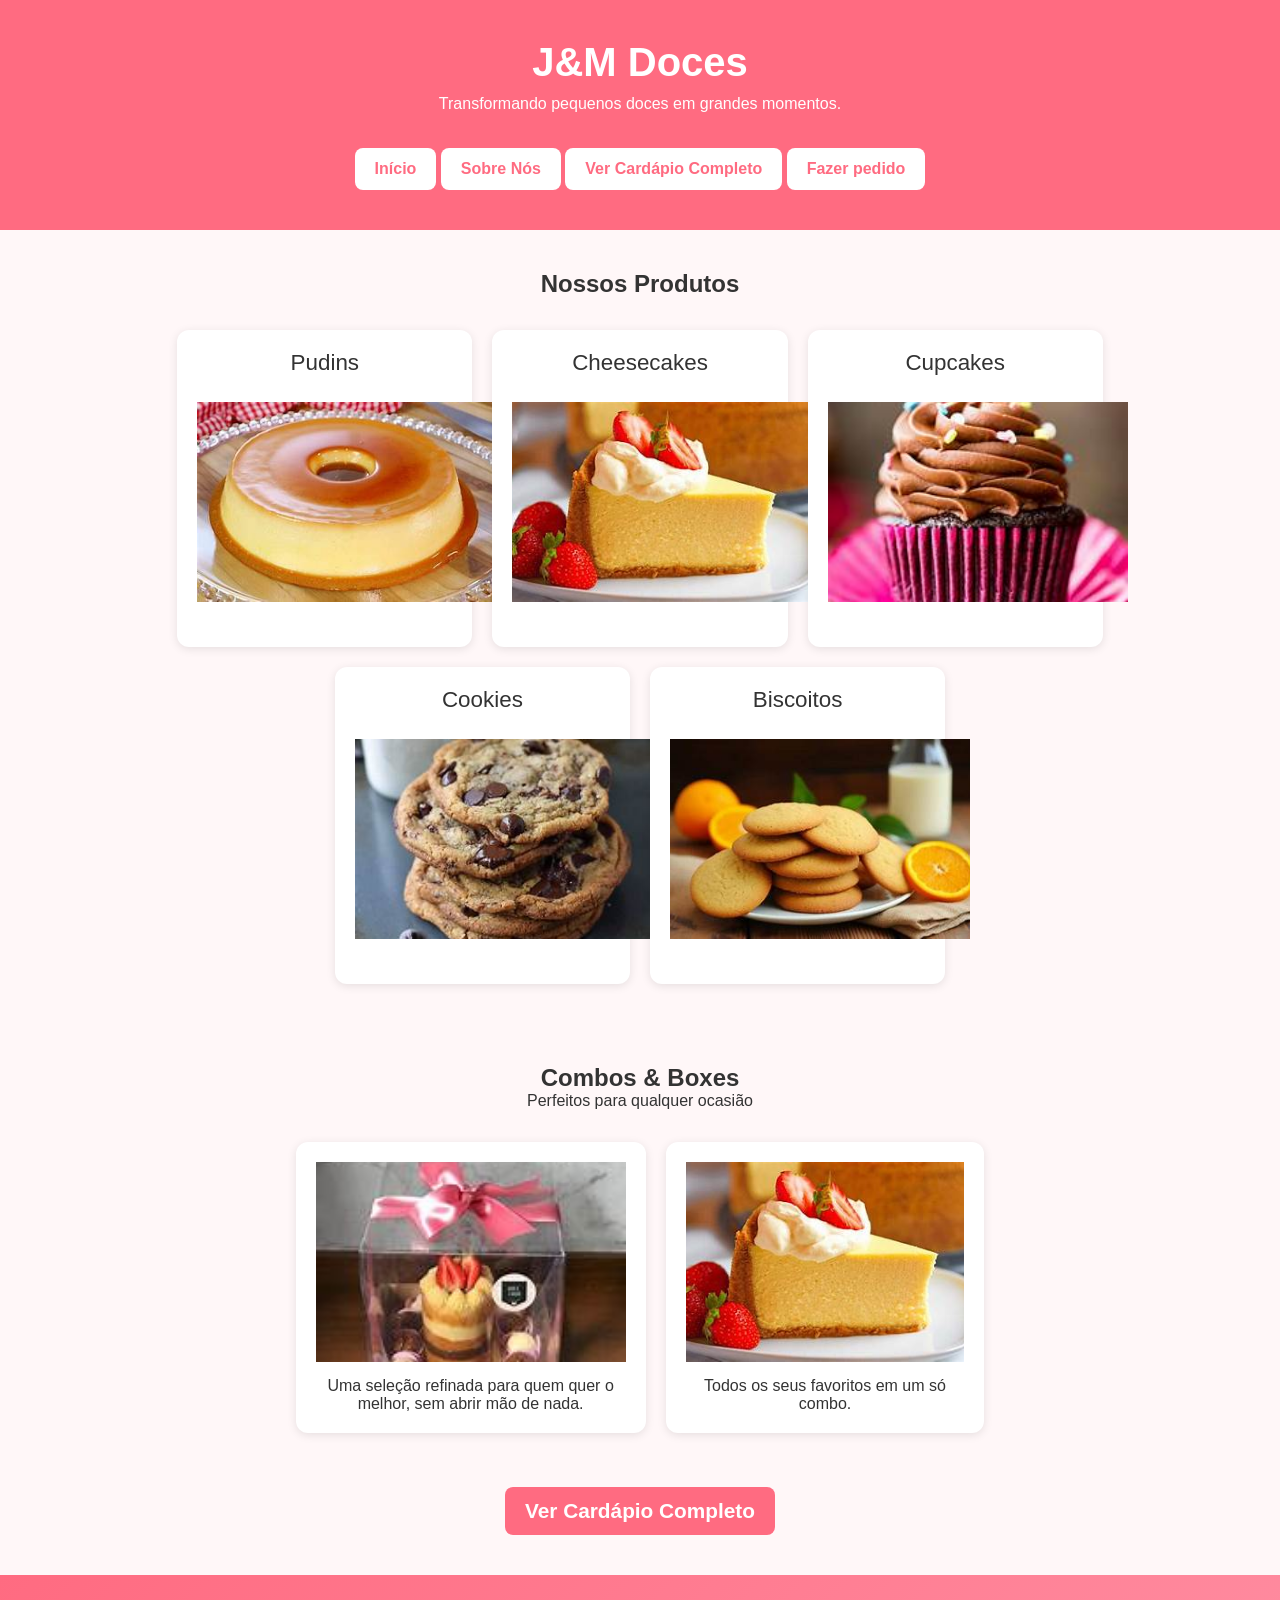
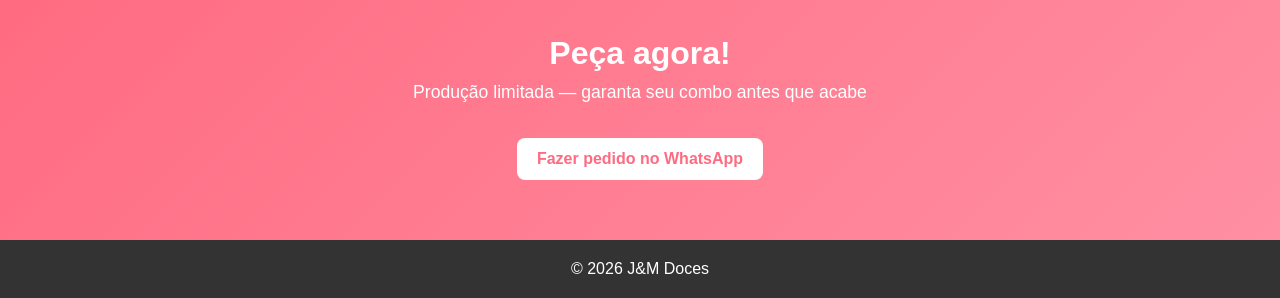
==== index.html @ 8541bd99 "firsto-commit" ====
<!DOCTYPE html>
<html lang="pt-br">

<head>
    <meta charset="UTF-8">
    <meta name="viewport" content="width=device-width, initial-scale=1.0">
    <title>J&M Doces | Transformando pequenos doces em grandes momentos.</title>
    <link rel="stylesheet" href="styles/main.css">
</head>

<body>

    <header>
        <h1>J&M Doces</h1>
        <p>Transformando pequenos doces em grandes momentos.</p>
        <nav>
            <a class="btn" href="#">Início</a>
            <a class="btn" href="sobre-nos.html">Sobre Nós</a>
            <a class="btn" target="_blank" href="cardapio.html">Ver Cardápio Completo</a>
            <a class="btn" href="contato.html">Fazer pedido</a>
        </nav>
    </header>

    <section>
        <h2>Nossos Produtos</h2>
        <div class="products">
            <div class="card">Pudins <img src="images/pudim.webp" alt="Pudim"></div>
            <div class="card">Cheesecakes<img src="images/cheesecake.webp" alt="Cheesecake"></div>
            <div class="card">Cupcakes<img src="images/cupcakes.webp" alt="Cupcake"></div>
            <div class="card">Cookies<img src="images/cookie.webp" alt="Cookie"></div>
            <div class="card">Biscoitos<img src="images/biscoitos.webp" alt="Cookie"></div>
        </div>
    </section>

    <section>
        <h2>Combos & Boxes</h2>
        <p>Perfeitos para qualquer ocasião</p>

        <div class="boxes">
            <div>
                <img src="images/box_premium.webp" alt="box_premium">
                <p>Uma seleção refinada para quem quer o melhor, sem abrir mão de nada.</p>
            </div>
            <div>
                <img src="images/cheesecake.webp" alt="mix_dos_sonhos">
                <p>Todos os seus favoritos em um só combo.</p>
            </div>
        </div>
        <a class="btn-two" href="cardapio.html">Ver Cardápio Completo</a>
    </section>



    <section class="cta">
        <h2>Peça agora!</h2>
        <p>Produção limitada — garanta seu combo antes que acabe</p>
        <a href="https://wa.me/SEUNUMERO">Fazer pedido no WhatsApp</a>
    </section>

    <footer>
        <p>© 2026 J&M Doces</p>
    </footer>

</body>

</html>
---- styles/main.css ----
* {
    padding: 0;
    margin: 0;
    box-sizing: border-box;

}

body {
    font-family: Arial, sans-serif;
    margin: 0;
    background: #fff7f8;
    color: #333
}

header {
    background: #ff6b81;
    color: white;
    padding: 40px 20px;
    text-align: center
}

header h1 {
    margin: 0;
    font-size: 2.5em
}

header p {
    margin: 10px 0
}

nav {
    margin-top: 20px;
}

nav>.btn {
    display: inline-block;
    margin-top: 15px;
    padding: 12px 20px;
    background: white;
    color: #ff6b81;
    text-decoration: none;
    border-radius: 8px;
    font-weight: bold
}

section {
    padding: 40px 20px;
    margin: 0% 10%;
    text-align: center;
    font-size: 16px;
}

.products {
    margin-top: 2em;
    display: flex;
    flex-wrap: wrap;
    justify-content: center;
    gap: 20px;
}

.card {
    width: 30%;
    background: white;
    padding: 20px;
    border-radius: 12px;
    box-shadow: 0 2px 10px rgba(0, 0, 0, 0.1);
    font-size: 1.4em;
}

.card img {
    display: block;
    width: 300px;
    height: 200px;
    object-fit: cover;
    margin: 10% auto;
    align-self: center;
}

.boxes {
    width: 70%;
    margin: 0 auto;
    margin-top: 2em;
    display: flex;
    gap: 20px;
    justify-content: space-around;
}

.boxes>div {
    background: white;
    padding: 20px;
    border-radius: 12px;
    box-shadow: 0 2px 10px rgba(0, 0, 0, 0.1);
    max-width: 350px;
}

.boxes img {
    display: block;
    width: 100%;
    height: 200px;
    object-fit: cover;
    margin-bottom: 15px;
}

.btn-two {
    display: inline-block;
    margin-top: 2.6em;
    padding: 12px 20px;
    background: #ff6b81;
    font-size: 1.3em;
    color: white;
    text-decoration: none;
    border-radius: 8px;
    font-weight: bold
}

.cta {
    background: linear-gradient(135deg, #ff6b81, #ff8fa3);
    color: white;
    padding: 60px 20px;
    text-align: center;
    margin: 0px;
}

.cta h2 {
    font-size: 2em;
    margin-bottom: 10px;
}

.cta p {
    font-size: 1.1em;
    margin-bottom: 20px;
}

.cta>a {
    display: inline-block;
    margin-top: 15px;
    padding: 12px 20px;
    background: white;
    color: #ff6b81;
    text-decoration: none;
    border-radius: 8px;
    font-weight: bold
}

.values {
    display: flex;
    gap: 20px;
    justify-content: space-around;
    margin-top: 2em;
}

.box {
    position: relative;
    width: 30%;
    box-sizing: border-box;
    padding: 1em 2em;
    background-color: #fff7f8;
    box-shadow: 0 5px 20px rgba(0, 0, 0, 0.4);
    border-radius: 1em;
}

.box > h2{
    text-align: center;
    margin-bottom: 1em;
}

.box > p {
    text-align: justify;
    line-height: 1.6em;
}

.box > ul {
    text-align: justify;
    line-height: 1.6em;
}

.box::before {
    content: "";
    position: absolute;
    width: 100%;
    height: 100%;
    top: 0;
    left: 20%;
    background-image: url('img/target.png');
    background-size: contain;
    background-repeat: no-repeat;
    opacity: 0.20;
}

.objetivo::before {
    background-image: url('../images/alvo.png');
}

.visao::before {
    background-image: url('../images/olho.png');
}

.valores::before {
    background-image: url('../images/diamante.png');
}


.about {
    text-align: center;
    padding: 40px 20px;
    margin: 0% 10%;
    font-size: 1.3em;
}

.about>p {
    margin-bottom: 1em;
}

.about>.btn {
    display: inline-block;
    margin-top: 15px;
    padding: 12px 20px;
    background: #ff6b81;
    color: white;
    text-decoration: none;
    border-radius: 8px;
    font-weight: bold
}

footer {
    background: #333;
    color: white;
    text-align: center;
    padding: 20px
}
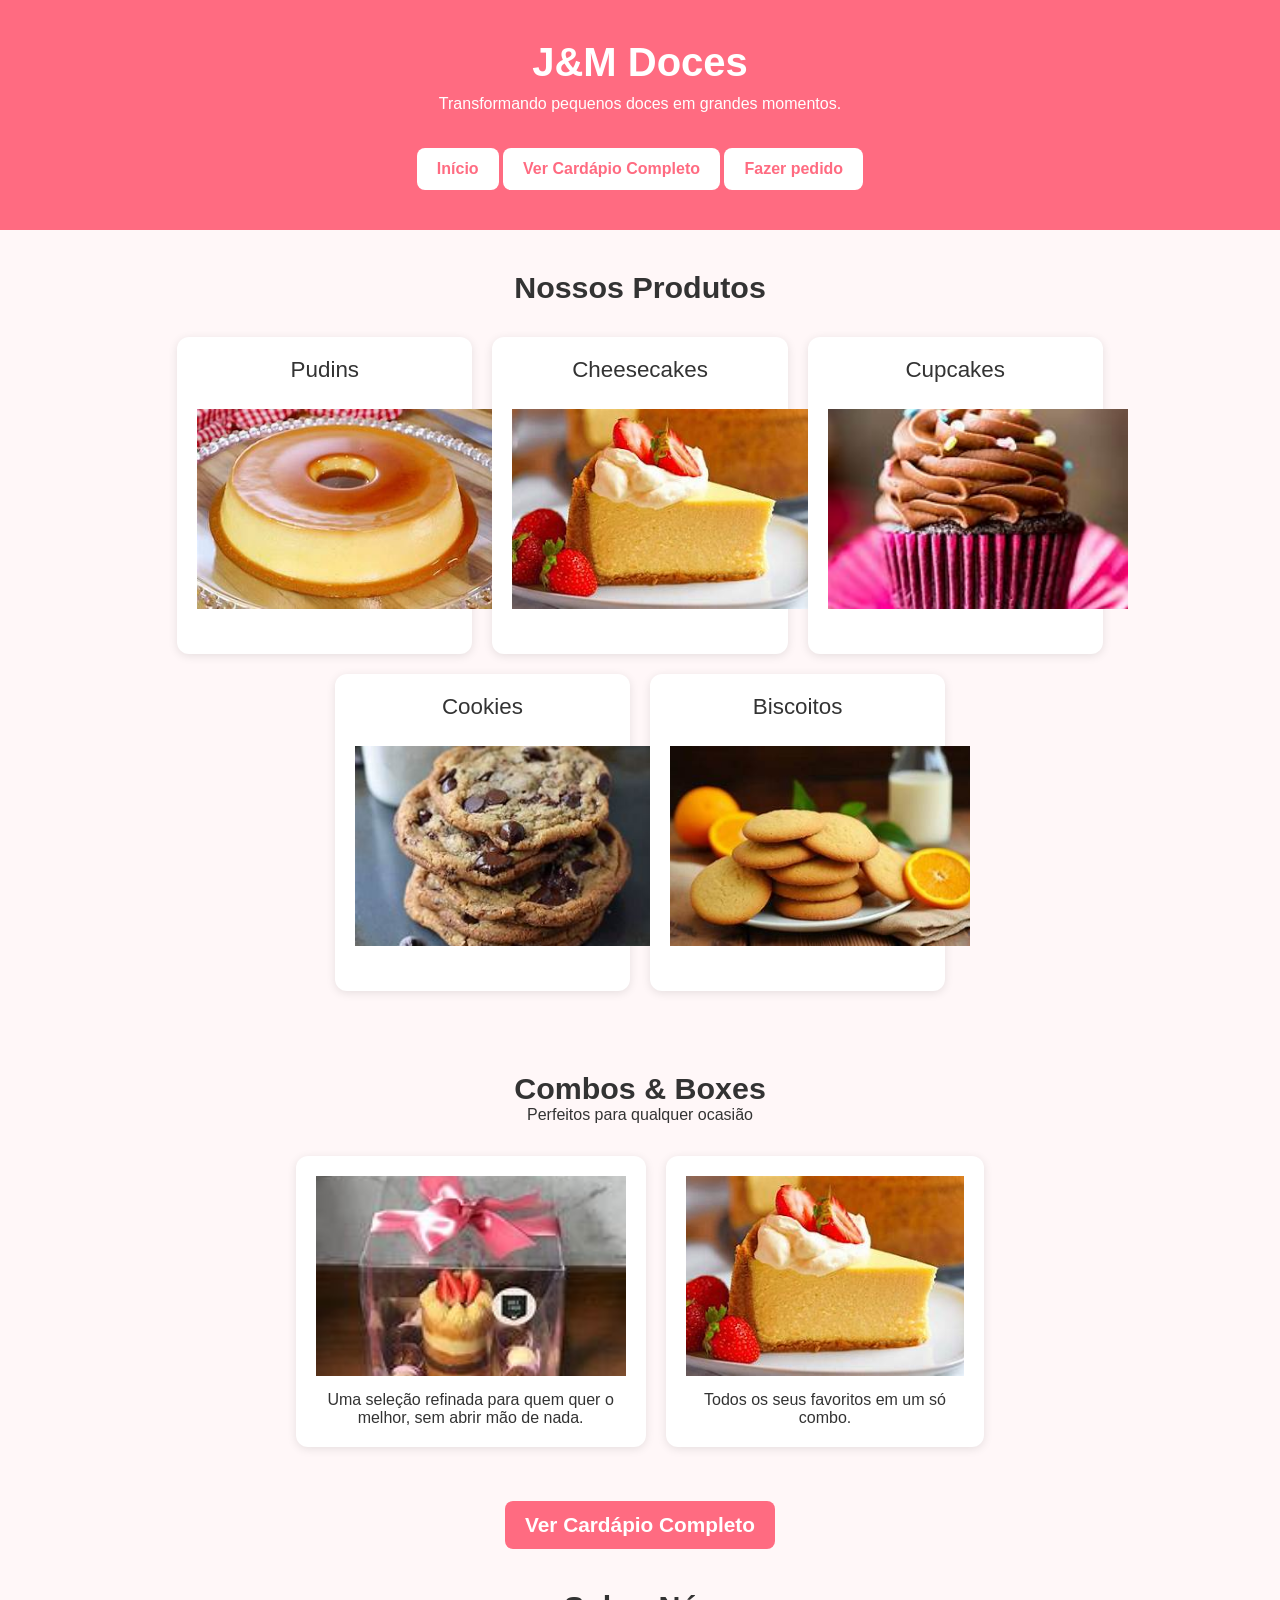
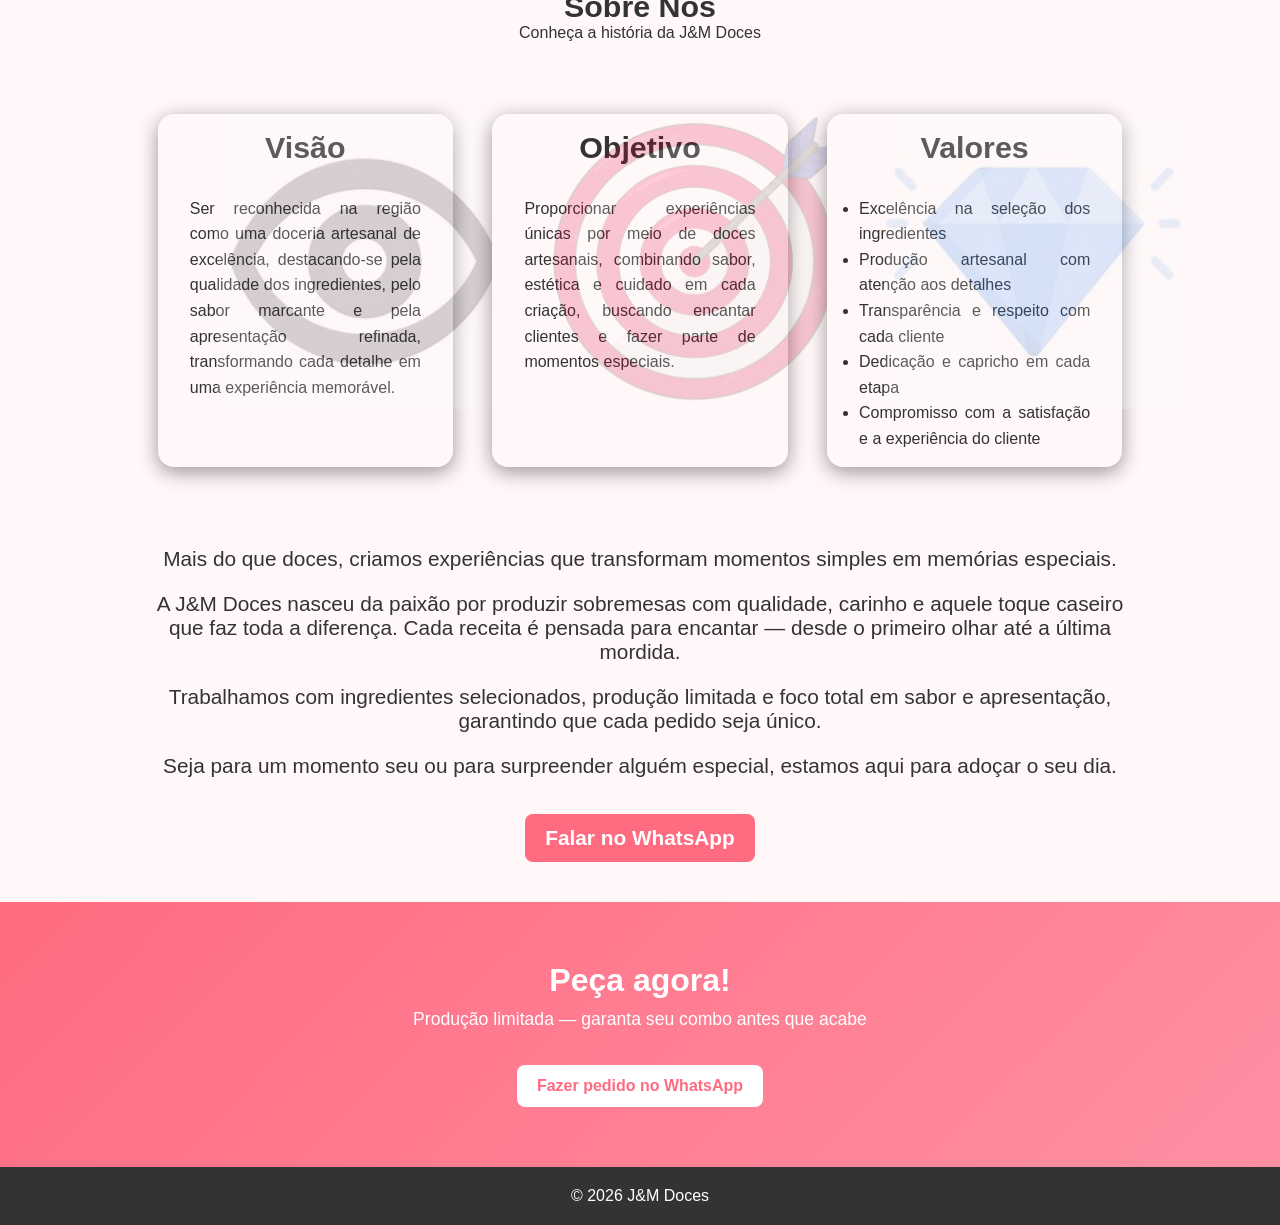
==== commit 7f2cc1bd: "basic-done_images-missing" ====
--- a/index.html
+++ b/index.html
@@ -15,47 +15,87 @@
         <p>Transformando pequenos doces em grandes momentos.</p>
         <nav>
             <a class="btn" href="#">Início</a>
-            <a class="btn" href="sobre-nos.html">Sobre Nós</a>
             <a class="btn" target="_blank" href="cardapio.html">Ver Cardápio Completo</a>
             <a class="btn" href="contato.html">Fazer pedido</a>
         </nav>
     </header>
 
-    <section>
-        <h2>Nossos Produtos</h2>
-        <div class="products">
-            <div class="card">Pudins <img src="images/pudim.webp" alt="Pudim"></div>
-            <div class="card">Cheesecakes<img src="images/cheesecake.webp" alt="Cheesecake"></div>
-            <div class="card">Cupcakes<img src="images/cupcakes.webp" alt="Cupcake"></div>
-            <div class="card">Cookies<img src="images/cookie.webp" alt="Cookie"></div>
-            <div class="card">Biscoitos<img src="images/biscoitos.webp" alt="Cookie"></div>
-        </div>
-    </section>
-
-    <section>
-        <h2>Combos & Boxes</h2>
-        <p>Perfeitos para qualquer ocasião</p>
-
-        <div class="boxes">
-            <div>
-                <img src="images/box_premium.webp" alt="box_premium">
-                <p>Uma seleção refinada para quem quer o melhor, sem abrir mão de nada.</p>
+    <main>
+        <section>
+            <h2>Nossos Produtos</h2>
+            <div class="products">
+                <div class="card">Pudins <img src="images/pudim.webp" alt="Pudim"></div>
+                <div class="card">Cheesecakes<img src="images/cheesecake.webp" alt="Cheesecake"></div>
+                <div class="card">Cupcakes<img src="images/cupcakes.webp" alt="Cupcake"></div>
+                <div class="card">Cookies<img src="images/cookie.webp" alt="Cookie"></div>
+                <div class="card">Biscoitos<img src="images/biscoitos.webp" alt="Cookie"></div>
             </div>
-            <div>
-                <img src="images/cheesecake.webp" alt="mix_dos_sonhos">
-                <p>Todos os seus favoritos em um só combo.</p>
+        </section>
+        
+        <section>
+            <h2>Combos & Boxes</h2>
+            <p>Perfeitos para qualquer ocasião</p>
+        
+            <div class="boxes">
+                <div>
+                    <img src="images/box_premium.webp" alt="box_premium">
+                    <p>Uma seleção refinada para quem quer o melhor, sem abrir mão de nada.</p>
+                </div>
+                <div>
+                    <img src="images/cheesecake.webp" alt="mix_dos_sonhos">
+                    <p>Todos os seus favoritos em um só combo.</p>
+                </div>
             </div>
-        </div>
-        <a class="btn-two" href="cardapio.html">Ver Cardápio Completo</a>
-    </section>
-
-
-
-    <section class="cta">
-        <h2>Peça agora!</h2>
-        <p>Produção limitada — garanta seu combo antes que acabe</p>
-        <a href="https://wa.me/SEUNUMERO">Fazer pedido no WhatsApp</a>
-    </section>
+            <a class="btn-two" href="cardapio.html">Ver Cardápio Completo</a>
+        </section>
+        
+        <h2>Sobre Nós</h2>
+        <p>Conheça a história da J&M Doces</p>
+        
+        <section class="values">
+            <div class="box visao">
+                <h2>Visão</h2>
+                <p>Ser reconhecida na região como uma doceria artesanal de excelência, destacando-se pela qualidade dos
+                    ingredientes, pelo sabor marcante e pela apresentação refinada, transformando cada detalhe em uma
+                    experiência memorável.</p>
+            </div>
+            <div class="box objetivo">
+                <h2>Objetivo</h2>
+                <p>Proporcionar experiências únicas por meio de doces artesanais, combinando sabor, estética e cuidado em cada
+                    criação, buscando encantar clientes e fazer parte de momentos especiais.</p>
+            </div>
+            <div class="box valores">
+                <h2>Valores</h2>
+                <ul>
+                    <li>Excelência na seleção dos ingredientes</li>
+                    <li>Produção artesanal com atenção aos detalhes</li>
+                    <li>Transparência e respeito com cada cliente</li>
+                    <li>Dedicação e capricho em cada etapa</li>
+                    <li>Compromisso com a satisfação e a experiência do cliente</li>
+                </ul>
+            </div>
+        
+        </section>
+        
+        <section class="about">
+            <p>Mais do que doces, criamos experiências que transformam momentos simples em memórias especiais.</p>
+            <p>A J&M Doces nasceu da paixão por produzir sobremesas com qualidade, carinho e aquele toque caseiro que faz toda a
+                diferença. Cada receita é pensada para encantar — desde o primeiro olhar até a última mordida.</p>
+            <p>Trabalhamos com ingredientes selecionados, produção limitada e foco total em sabor e apresentação, garantindo que
+                cada pedido seja único. </p>
+            <p>Seja para um momento seu ou para surpreender alguém especial, estamos aqui para adoçar o seu dia.</p>
+        
+            <a class="btn" href="https://wa.me/5599999999999?text=Quero%20fazer%20um%20pedido">Falar no WhatsApp</a>
+        </section>
+        
+        
+        
+        <section class="cta">
+            <h2>Peça agora!</h2>
+            <p>Produção limitada — garanta seu combo antes que acabe</p>
+            <a href="https://wa.me/SEUNUMERO">Fazer pedido no WhatsApp</a>
+        </section>
+    </main>
 
     <footer>
         <p>© 2026 J&M Doces</p>
--- a/styles/main.css
+++ b/styles/main.css
@@ -26,6 +26,15 @@
 
 header p {
     margin: 10px 0
+}
+
+h2 { 
+    text-align: center;
+    font-size: 1.9em;
+}
+
+main > p {
+    text-align: center;
 }
 
 nav {
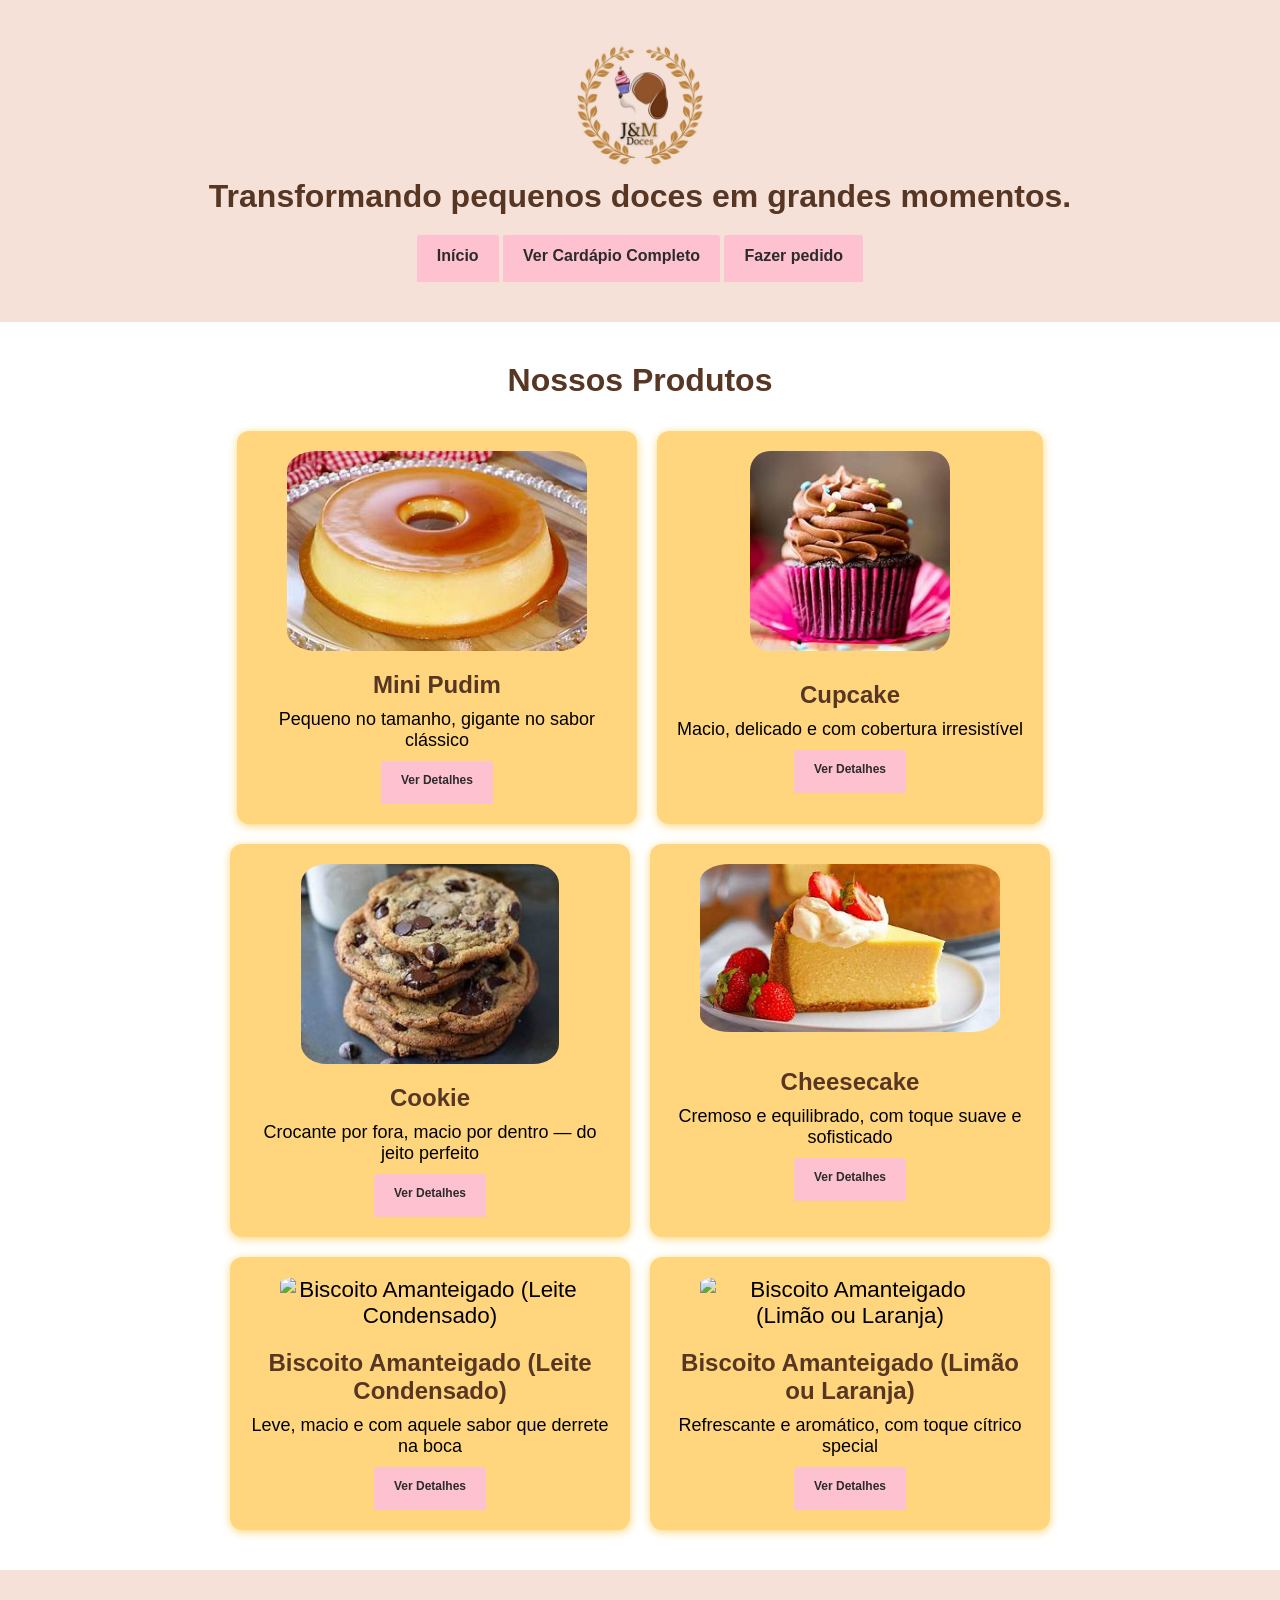
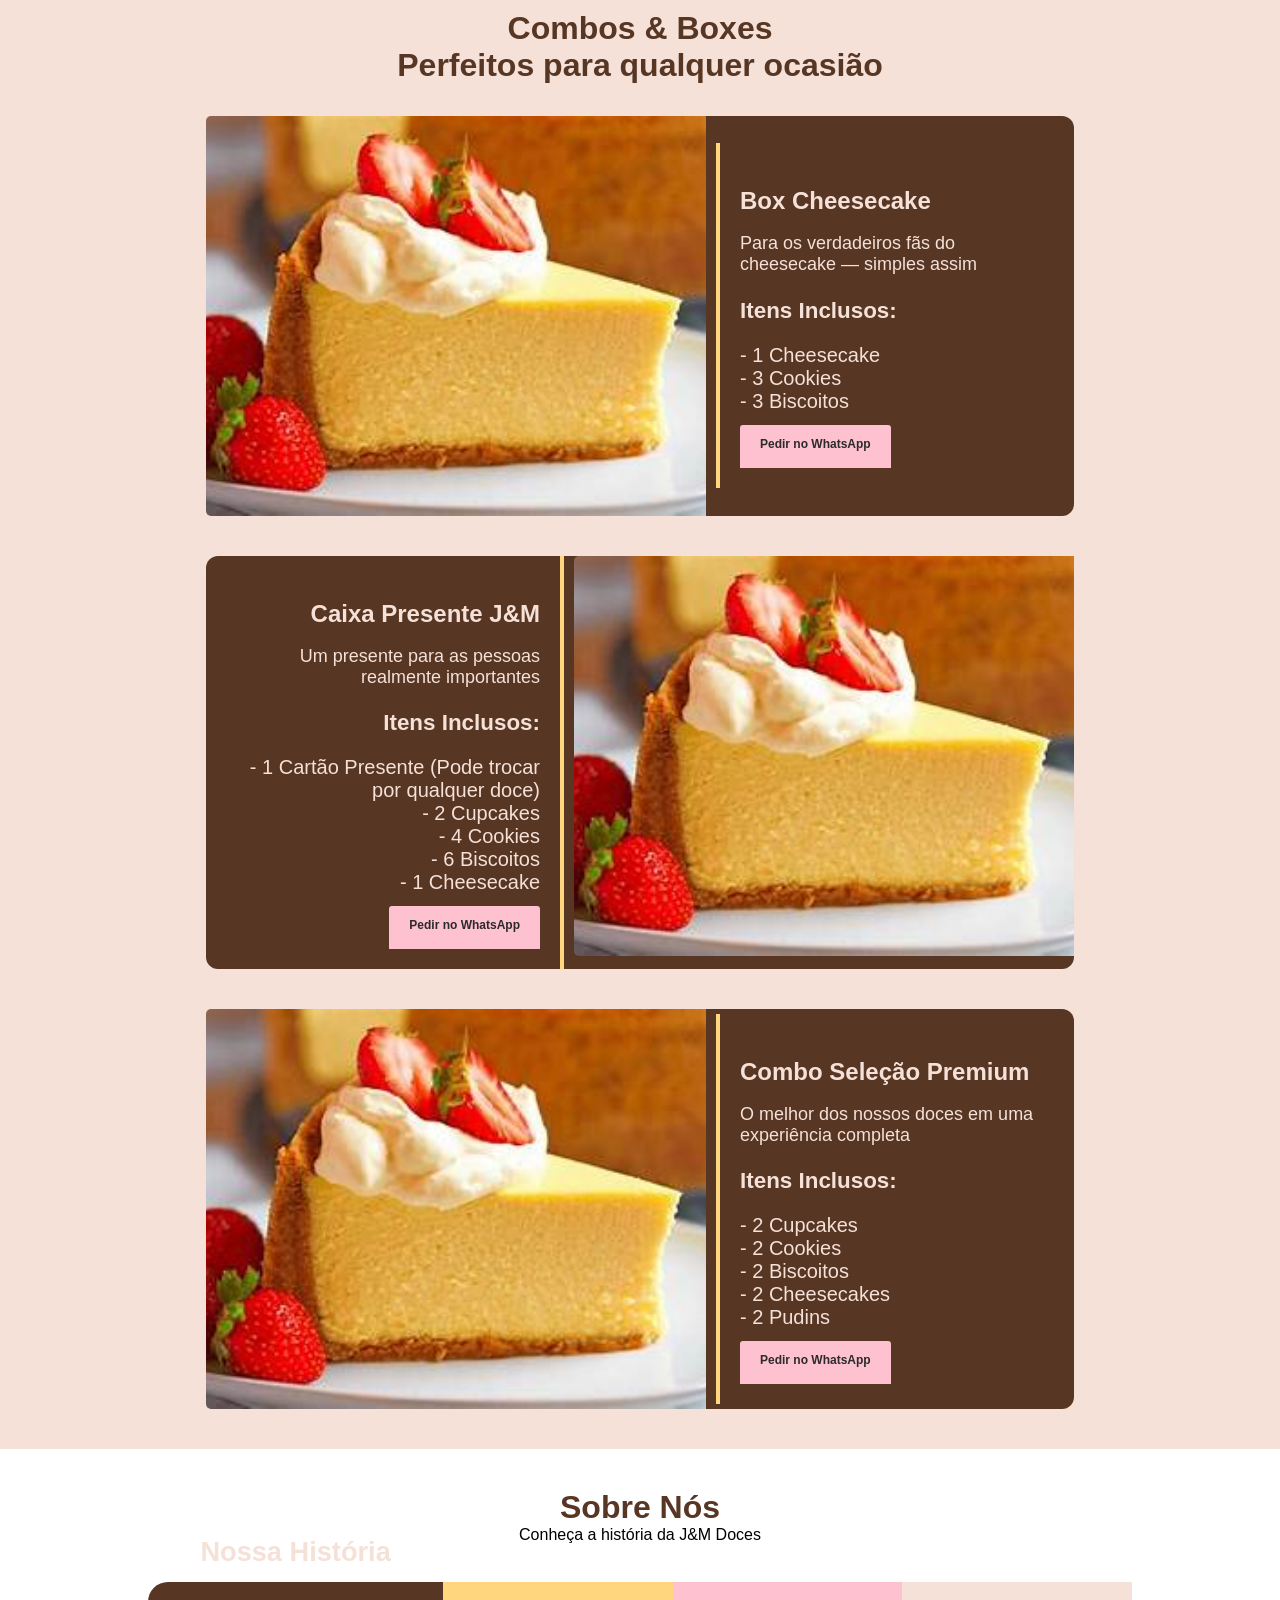
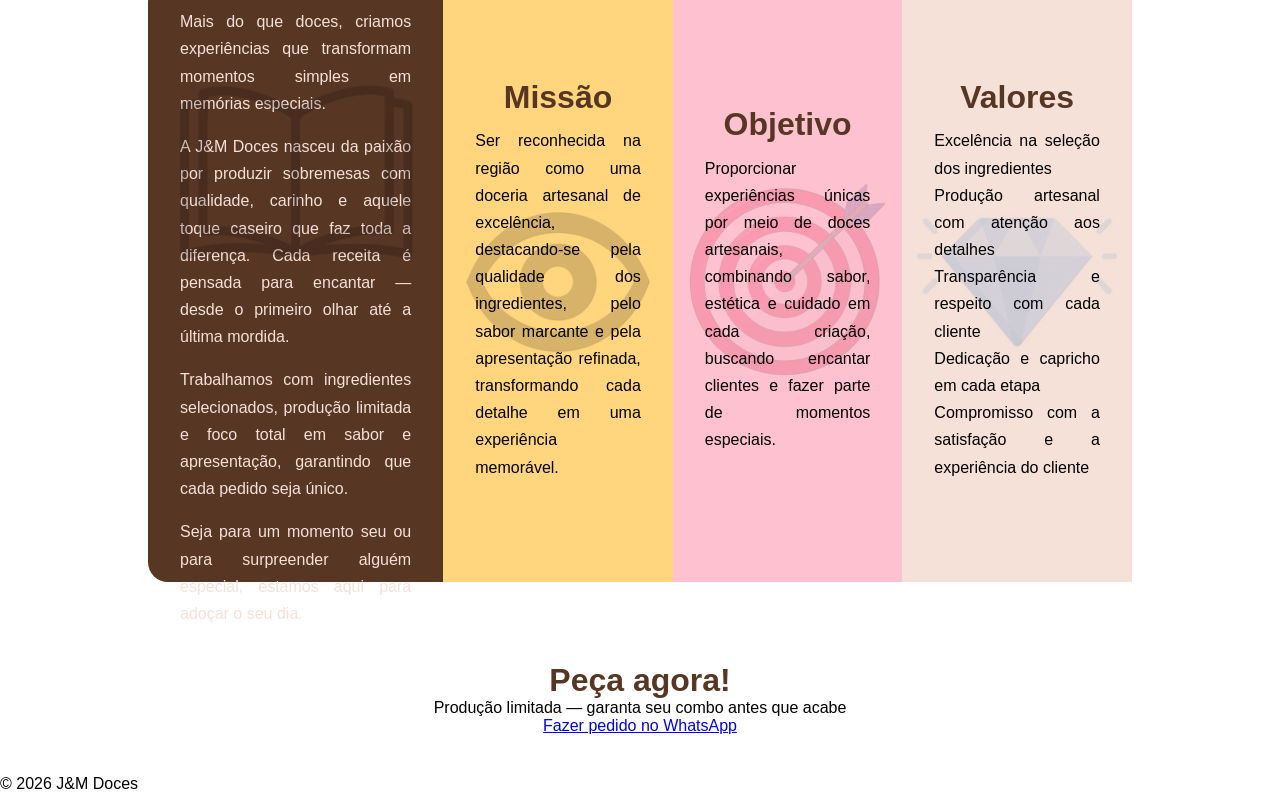
==== commit 04142488: "css-almost-done" ====
--- a/index.html
+++ b/index.html
@@ -5,14 +5,18 @@
     <meta charset="UTF-8">
     <meta name="viewport" content="width=device-width, initial-scale=1.0">
     <title>J&M Doces | Transformando pequenos doces em grandes momentos.</title>
+
+
+
     <link rel="stylesheet" href="styles/main.css">
+    <link rel="shortcut icon" href="images/J&M_LOGO.jpeg" type="image/x-icon">
 </head>
 
 <body>
 
     <header>
-        <h1>J&M Doces</h1>
-        <p>Transformando pequenos doces em grandes momentos.</p>
+        <img src="images/J&M_LOGO.jpeg" alt="logo" class="logo">
+        <h1>Transformando pequenos doces em grandes momentos.</h1>
         <nav>
             <a class="btn" href="#">Início</a>
             <a class="btn" target="_blank" href="cardapio.html">Ver Cardápio Completo</a>
@@ -21,71 +25,60 @@
     </header>
 
     <main>
-        <section>
+        <section class="sec-one">
             <h2>Nossos Produtos</h2>
-            <div class="products">
-                <div class="card">Pudins <img src="images/pudim.webp" alt="Pudim"></div>
-                <div class="card">Cheesecakes<img src="images/cheesecake.webp" alt="Cheesecake"></div>
-                <div class="card">Cupcakes<img src="images/cupcakes.webp" alt="Cupcake"></div>
-                <div class="card">Cookies<img src="images/cookie.webp" alt="Cookie"></div>
-                <div class="card">Biscoitos<img src="images/biscoitos.webp" alt="Cookie"></div>
-            </div>
-        </section>
-        
-        <section>
+            <div class="products" id="product-container"></div>
+            <!-- Produtos serão adicionados aqui dinamicamente -->
+        </section>
+        
+        <section class="sec-two">
             <h2>Combos & Boxes</h2>
-            <p>Perfeitos para qualquer ocasião</p>
-        
-            <div class="boxes">
-                <div>
-                    <img src="images/box_premium.webp" alt="box_premium">
-                    <p>Uma seleção refinada para quem quer o melhor, sem abrir mão de nada.</p>
+            <h3>Perfeitos para qualquer ocasião</h3>
+        
+            <div class="combo-boxes" id="combos-boxes-container"></div>
+            <!-- o script vai adiocionar dinamicamente  -->
+        </section>
+        
+        <section class="sec-one">
+            <h2>Sobre Nós</h2>
+            <p>Conheça a história da J&M Doces</p>
+            
+            <div class="about-us">
+                <div class="history">
+                    <h3>Nossa História</h3>
+                    <p>Mais do que doces, criamos experiências que transformam momentos simples em memórias especiais.</p>
+                    <p>A J&M Doces nasceu da paixão por produzir sobremesas com qualidade, carinho e aquele toque caseiro que faz toda a
+                        diferença. Cada receita é pensada para encantar — desde o primeiro olhar até a última mordida.</p>
+                    <p>Trabalhamos com ingredientes selecionados, produção limitada e foco total em sabor e apresentação, garantindo que
+                        cada pedido seja único. </p>
+                    <p>Seja para um momento seu ou para surpreender alguém especial, estamos aqui para adoçar o seu dia.</p>
                 </div>
-                <div>
-                    <img src="images/cheesecake.webp" alt="mix_dos_sonhos">
-                    <p>Todos os seus favoritos em um só combo.</p>
+
+                <div class="values">
+                    <div class="box missao">
+                        <h3>Missão</h2>
+                        <span>Ser reconhecida na região como uma doceria artesanal de excelência, destacando-se pela qualidade dos
+                            ingredientes, pelo sabor marcante e pela apresentação refinada, transformando cada detalhe em uma
+                            experiência memorável.</span>
+                    </div>
+                    <div class="box objetivo">
+                        <h3>Objetivo</h2>
+                        <span>Proporcionar experiências únicas por meio de doces artesanais, combinando sabor, estética e cuidado em cada
+                            criação, buscando encantar clientes e fazer parte de momentos especiais.</span>
+                    </div>
+                    <div class="box valores">
+                        <h3>Valores</h2>
+                        <ul>
+                            <li>Excelência na seleção dos ingredientes</li>
+                            <li>Produção artesanal com atenção aos detalhes</li>
+                            <li>Transparência e respeito com cada cliente</li>
+                            <li>Dedicação e capricho em cada etapa</li>
+                            <li>Compromisso com a satisfação e a experiência do cliente</li>
+                        </ul>
+                    </div>
+                
                 </div>
             </div>
-            <a class="btn-two" href="cardapio.html">Ver Cardápio Completo</a>
-        </section>
-        
-        <h2>Sobre Nós</h2>
-        <p>Conheça a história da J&M Doces</p>
-        
-        <section class="values">
-            <div class="box visao">
-                <h2>Visão</h2>
-                <p>Ser reconhecida na região como uma doceria artesanal de excelência, destacando-se pela qualidade dos
-                    ingredientes, pelo sabor marcante e pela apresentação refinada, transformando cada detalhe em uma
-                    experiência memorável.</p>
-            </div>
-            <div class="box objetivo">
-                <h2>Objetivo</h2>
-                <p>Proporcionar experiências únicas por meio de doces artesanais, combinando sabor, estética e cuidado em cada
-                    criação, buscando encantar clientes e fazer parte de momentos especiais.</p>
-            </div>
-            <div class="box valores">
-                <h2>Valores</h2>
-                <ul>
-                    <li>Excelência na seleção dos ingredientes</li>
-                    <li>Produção artesanal com atenção aos detalhes</li>
-                    <li>Transparência e respeito com cada cliente</li>
-                    <li>Dedicação e capricho em cada etapa</li>
-                    <li>Compromisso com a satisfação e a experiência do cliente</li>
-                </ul>
-            </div>
-        
-        </section>
-        
-        <section class="about">
-            <p>Mais do que doces, criamos experiências que transformam momentos simples em memórias especiais.</p>
-            <p>A J&M Doces nasceu da paixão por produzir sobremesas com qualidade, carinho e aquele toque caseiro que faz toda a
-                diferença. Cada receita é pensada para encantar — desde o primeiro olhar até a última mordida.</p>
-            <p>Trabalhamos com ingredientes selecionados, produção limitada e foco total em sabor e apresentação, garantindo que
-                cada pedido seja único. </p>
-            <p>Seja para um momento seu ou para surpreender alguém especial, estamos aqui para adoçar o seu dia.</p>
-        
-            <a class="btn" href="https://wa.me/5599999999999?text=Quero%20fazer%20um%20pedido">Falar no WhatsApp</a>
         </section>
         
         
@@ -101,6 +94,138 @@
         <p>© 2026 J&M Doces</p>
     </footer>
 
+    <script src="data/data.js"></script>
+    <script>
+        function renderCards(data, containerId) {
+            const container = document.getElementById(containerId);
+
+            switch (containerId) {
+                case "product-container":
+                    data.forEach(item => {
+                        const card = document.createElement("div");
+                        card.classList.add("card");
+
+                        const img = document.createElement("img");
+                        img.src = item.img;
+                        img.alt = item.title;
+
+                        const cardContent = document.createElement("div");
+                        cardContent.classList.add("card-content");
+
+                        const h3 = document.createElement("h3");
+                        h3.textContent = item.title;
+                        h3.classList.add("card-title");
+
+                        const desc = document.createElement("p");
+                        desc.classList.add("desc");
+                        desc.textContent = item.desc;
+                        desc.classList.add("card-desc");
+
+                        const a = document.createElement("a");
+                        a.href = "cardapio.html";
+                        a.textContent = "Ver Detalhes";
+                        a.classList.add("card-btn");
+                        a.target = "_blank";
+
+                        cardContent.appendChild(h3);
+                        cardContent.appendChild(desc);
+                        cardContent.appendChild(a);
+
+                        card.appendChild(img);
+                        card.appendChild(cardContent);
+
+                        container.appendChild(card);
+                    });
+                    break;
+                case "combos-boxes-container":
+                    const boxEspecial = data.boxes.find(
+                        i => i.title === "Caixa Presente J&M"
+                    );
+
+                    const outrosBoxes = data.boxes.filter(
+                        i => i.title !== "Caixa Presente J&M"
+                    );
+
+                    const randomBox = outrosBoxes[
+                        Math.floor(Math.random() * outrosBoxes.length)
+                    ];
+
+                    const randomCombo = data.combos[
+                        Math.floor(Math.random() * data.combos.length)
+                    ];
+
+                    function renderBox(item) {
+                        const card = document.createElement("div");
+                        card.classList.add("card-two");
+
+                        const img = document.createElement("img");
+                        img.src = "images/cheesecake.webp";
+                        img.alt = item.title;
+
+                        const cardContent = document.createElement("div");
+                        cardContent.classList.add("card-content");
+
+                        const h4 = document.createElement("h4");
+                        h4.textContent = item.title;
+                        h4.classList.add("card-title");
+
+                        const desc = document.createElement("p");
+                        desc.classList.add("card-desc");
+                        // Tem que atualizar assim que tiver as fotos
+                        desc.textContent = item.desc;
+
+                        const h5 = document.createElement("h5");
+                        h5.style.color = "var(--cream)";
+                        h5.style.fontSize = "1.4rem";
+                        h5.textContent = "Itens Inclusos:";
+
+                        const items = document.createElement("ul");
+                        items.style.listStyle = "none"
+                        item.items.forEach(i => {
+                            const li = document.createElement("li");
+                            li.textContent = " - " + i;
+                            items.appendChild(li);
+                        });
+
+                        const a = document.createElement("a");
+                        a.href = "cardapio.html";
+                        a.textContent = "Pedir no WhatsApp";
+                        a.classList.add("card-btn-two");
+                        a.target = "_blank";
+
+                        cardContent.appendChild(h4);
+                        cardContent.appendChild(desc);
+                        cardContent.appendChild(h5);
+                        cardContent.appendChild(items);
+                        cardContent.appendChild(a);
+
+                        card.appendChild(img);
+                        card.appendChild(cardContent);
+
+                        container.appendChild(card);
+                    }
+
+                    for (let i = 0; i < 3; i++) {
+                        if (i == 0) {
+                            renderBox(randomBox);
+                        } else if (i == 1) {
+                            renderBox(boxEspecial);
+                        } else {
+                            renderBox(randomCombo);
+                        }
+                    }
+                    
+                    break;
+                default:
+                    container.innerHTML = "Erro ao renderizar | Atualize a página ou tente novamente mais tarde.";
+                    break;         
+            }     
+        }
+        renderCards(produtos.doces, "product-container");
+        renderCards(produtos, "combos-boxes-container");
+
+    </script>
+
 </body>
 
 </html>
--- a/styles/main.css
+++ b/styles/main.css
@@ -5,52 +5,129 @@
 
 }
 
+:root {
+    --brown: #573624;
+    --gold: #ffd67d;
+    --pink: #fec1d0;
+    --cream: #f5e1d8;
+    --text: #2B2B2B;
+}
+
 body {
     font-family: Arial, sans-serif;
+    font-size: 16px;
     margin: 0;
-    background: #fff7f8;
-    color: #333
-}
+    box-sizing: border-box;
+}
+
+.logo{
+    max-width: 10vw;
+    background-color: transparent;
+    border-radius: 50%;
+    mix-blend-mode: multiply;
+}
+
+/* header */
 
 header {
-    background: #ff6b81;
+    background: var(--cream);
     color: white;
     padding: 40px 20px;
     text-align: center
 }
 
+h1,h2,h3,h4,h5,h6 {
+    color: var(--brown);
+    font-weight: 700;
+    font-size: 2rem;
+}
+
 header h1 {
     margin: 0;
-    font-size: 2.5em
+    font-size: 2em
 }
 
 header p {
     margin: 10px 0
 }
 
-h2 { 
-    text-align: center;
-    font-size: 1.9em;
-}
-
-main > p {
-    text-align: center;
-}
-
 nav {
     margin-top: 20px;
 }
 
-nav>.btn {
+/* botões */
+
+.btn {
     display: inline-block;
-    margin-top: 15px;
     padding: 12px 20px;
-    background: white;
-    color: #ff6b81;
+    background: var(--pink);
+    color: var(--text);
     text-decoration: none;
-    border-radius: 8px;
-    font-weight: bold
-}
+    border: none;
+    border-radius: 3px 3px 0 0;
+    border-bottom: 5px solid transparent;
+    font-weight: bold;
+
+    transition: all 0.2s ease;
+}
+
+.btn:hover {
+    border-radius: 7px 7px 0 0; 
+    background: var(--gold);
+    color: var(--text);
+    border-bottom: 4px solid var(--pink);
+}
+
+.card-btn {
+    display: inline-block;
+    font-size: 0.6em;
+    font-weight: bold;
+    padding: 12px 20px;
+
+    background: var(--pink);
+    color: var(--text);
+    text-decoration: none;
+
+    border: none;
+    border-radius: 3px 3px 0 0;
+    border-bottom: 5px solid transparent;
+
+    transition: all 0.2s ease;
+}
+
+.card-btn:hover {
+    border-radius: 7px 7px 0 0;
+    background: var(--brown);
+    color: var(--cream);
+    border-bottom: 4px solid var(--pink);
+}
+
+
+.card-btn-two {
+    display: inline-block;
+    font-size: 0.6em;
+    font-weight: bold;
+    padding: 12px 20px;
+
+    background: var(--pink);
+    color: var(--text);
+    text-decoration: none;
+
+    border: none;
+    border-radius: 3px 3px 0 0;
+    border-bottom: 5px solid transparent;
+
+    transition: all 0.2s ease;
+}
+
+.card-btn-two:hover {
+    border-radius: 7px 7px 0 0;
+    background: var(--gold);
+    color: var(--text);
+    border-bottom: 4px solid var(--pink);
+}
+
+/* aqui começa o main */
 
 section {
     padding: 40px 20px;
@@ -59,6 +136,17 @@
     font-size: 16px;
 }
 
+.sec-one {
+    background-color: transparent;
+}
+
+.sec-two {
+    background-color: var(--cream);
+    margin: 0;
+    width: 100%;
+}
+
+/* produtos */
 .products {
     margin-top: 2em;
     display: flex;
@@ -67,173 +155,336 @@
     gap: 20px;
 }
 
+/* combo and boxes */
+
+.combo-boxes {
+    display: flex;
+    flex-direction: column;
+    align-items: center;
+    justify-content: start;
+    gap: 40px;
+    margin-top: 2em;
+}
+
+/* cards */
+
 .card {
-    width: 30%;
-    background: white;
+    display: flex;
+    flex-direction: column;
+    flex-direction: column;
+    justify-content: center;
+    align-items: center;
+    text-align: center;
+
+    max-width: 400px;
+    max-height: 500px;
+    background-color: var(--gold);
     padding: 20px;
     border-radius: 12px;
-    box-shadow: 0 2px 10px rgba(0, 0, 0, 0.1);
+    box-shadow: 0.3px 2px 10px var(--gold);
     font-size: 1.4em;
 }
 
-.card img {
+.card-two {
+    display: flex;
+    box-sizing: border-box;
+    flex-direction: row;
+    align-items: start;
+    text-align: left;
+
+    width: 70%;
+    height: auto;
+    background-color: var(--brown);
+    color: var(--cream);
+    border-radius: 12px;
+    box-shadow: 0.3px 2px 10px var(--cream);
+    font-size: 1.4em;
+}
+
+.combo-boxes > .card-two:nth-child(2) {
+    flex-direction: row-reverse;
+    align-items: start;
+    justify-content: start;
+}
+
+.card img{
     display: block;
-    width: 300px;
-    height: 200px;
+    box-sizing: border-box;
+    max-width: 300px;
+    max-height: 200px;
     object-fit: cover;
-    margin: 10% auto;
+    margin: auto;
     align-self: center;
-}
-
-.boxes {
-    width: 70%;
-    margin: 0 auto;
-    margin-top: 2em;
-    display: flex;
-    gap: 20px;
-    justify-content: space-around;
-}
-
-.boxes>div {
-    background: white;
-    padding: 20px;
-    border-radius: 12px;
-    box-shadow: 0 2px 10px rgba(0, 0, 0, 0.1);
-    max-width: 350px;
-}
-
-.boxes img {
+    border-radius: 10%;
+}
+
+.card-two img {
     display: block;
-    width: 100%;
-    height: 200px;
+    box-sizing: border-box;
+    float: right;
+    width: 500px;
+    height: 400px;
+    
     object-fit: cover;
-    margin-bottom: 15px;
-}
-
-.btn-two {
-    display: inline-block;
-    margin-top: 2.6em;
-    padding: 12px 20px;
-    background: #ff6b81;
-    font-size: 1.3em;
-    color: white;
-    text-decoration: none;
-    border-radius: 8px;
-    font-weight: bold
-}
-
-.cta {
-    background: linear-gradient(135deg, #ff6b81, #ff8fa3);
-    color: white;
-    padding: 60px 20px;
+    margin: none;
+    align-self: left;
+    justify-self: center;
+    border-radius: 5px 0 0 5px;
+
+    background-color: red;
+}
+
+.card-content {
+    box-sizing: border-box;
+    display: flex;
+    flex-direction: column;
+    justify-content: center;
+    align-items: center;
     text-align: center;
-    margin: 0px;
-}
-
-.cta h2 {
-    font-size: 2em;
+    height: 100%;
+    
+
+    font-size: 20px;
+    margin-top: 1em;
+}
+
+.card-two > .card-content {
+    display: block;
+    box-sizing:content-box;
+    width: 60%;
+    height: 100%;
+    margin: auto 0;
+    margin-left: .5em;
+    padding: 1em;
+    border-left: 4px solid var(--gold);
+    text-align: left;
+
+}
+
+.card-two > .card-content > *{
+    margin-top: 1em;
+}
+
+.combo-boxes >.card-two:nth-child(2)>.card-content {
+    margin-right: .5em;
+    width: 60%;
+    height: 100%;
+    text-align: right;
+    border-left: none;
+    border-right: 4px solid var(--gold);
+}
+
+.card-two > div > .card-title{
+    color: var(--cream);
+}
+
+.card-title {
+    font-size: 1.2em;
     margin-bottom: 10px;
 }
 
-.cta p {
-    font-size: 1.1em;
-    margin-bottom: 20px;
-}
-
-.cta>a {
-    display: inline-block;
-    margin-top: 15px;
-    padding: 12px 20px;
-    background: white;
-    color: #ff6b81;
-    text-decoration: none;
-    border-radius: 8px;
-    font-weight: bold
-}
-
-.values {
-    display: flex;
-    gap: 20px;
-    justify-content: space-around;
-    margin-top: 2em;
-}
-
-.box {
+.card-desc {
+    font-size: 0.9em;
+    margin-bottom: 10px;
+}
+
+
+/* about us section */
+
+
+.about-us {
+    margin-top: 2.4em;
+
+    display: flex;
+    flex-direction: row;
+    align-items: center;
+    justify-content: center;
+    line-height: 1.7em;
+
+    height: 600px;
+}
+
+.about-us h2{
+    flex-basis: 100%;
+    text-align: center;
+}
+
+.about-us p{
+    flex-basis: 100%;
+    text-align: center;
+}
+
+.history {
     position: relative;
-    width: 30%;
-    box-sizing: border-box;
-    padding: 1em 2em;
-    background-color: #fff7f8;
-    box-shadow: 0 5px 20px rgba(0, 0, 0, 0.4);
-    border-radius: 1em;
-}
-
-.box > h2{
-    text-align: center;
+    flex-basis: 30%;
+    display: flex;
+    flex-direction: column;
+    align-items: center;
+    justify-content: center;
+    gap: 1em;
+    
+    height: 100%;
+    
+    background-color: var(--brown);
+    color: var(--cream);
+    
+    padding: 2em;
+    border-radius: 20px 0 0 20px;
+}
+
+.history > h3{
+    font-size: 1.7em;
+    color: var(--cream);
     margin-bottom: 1em;
 }
 
-.box > p {
+.history > p{
     text-align: justify;
-    line-height: 1.6em;
-}
-
-.box > ul {
+}
+.values{
+    flex-basis: 70%;
+    display: flex;
+    flex-direction: row;
+    align-items: center;
+    justify-content: center;
+
+    height: 100%;
+
+    background-color: red;
+}
+
+.values > .box{
+    flex-basis: 33.33%;
+    height: 100%;
+
+
+    display: flex;
+    flex-direction: column;
+    justify-content: center;
+    gap: 1em;
+
+
+    position: relative;
+}
+
+.box > span{
     text-align: justify;
-    line-height: 1.6em;
-}
-
-.box::before {
+}
+
+.missao{
+    padding: 2em;
+    background-color: var(--gold);
+}
+
+.objetivo{
+    padding: 2em;
+    background-color: var(--pink);
+}
+
+.valores{
+    padding: 2em;
+    background-color: var(--cream);
+}
+
+.valores > ul{
+    list-style: none;
+    text-align: justify;
+}
+
+/* imagem de fundo dos valores e historia */
+
+.history::before {
     content: "";
     position: absolute;
-    width: 100%;
-    height: 100%;
-    top: 0;
-    left: 20%;
-    background-image: url('img/target.png');
+    background-image: url("../images/livro.png");
     background-size: contain;
     background-repeat: no-repeat;
-    opacity: 0.20;
+    top: 20%;
+    left: 10%;
+
+    mix-blend-mode: multiply;
+
+    width: 500px;
+    height: 500px;
+    top: 50%;
+    left: 50%;
+    transform: translate(-50%, -50%);
+
+    opacity: 0.2;
+}
+
+.missao::before {
+    content: "";
+    position: absolute;
+    background-image: url("../images/olho.png");
+    background-size: contain;
+    background-repeat: no-repeat;
+    top: 20%;
+    left: 10%;
+
+    mix-blend-mode: multiply;
+
+    width: 200px;
+    height: 200px;
+    top: 50%;
+    left: 50%;
+    transform: translate(-50%, -50%);
+
+    opacity: 0.2;
 }
 
 .objetivo::before {
-    background-image: url('../images/alvo.png');
-}
-
-.visao::before {
-    background-image: url('../images/olho.png');
+    content: "";
+    position: absolute;
+    background-image: url("../images/alvo.png");
+    background-size: contain;
+    background-repeat: no-repeat;
+    top: 20%;
+    left: 10%;
+
+    mix-blend-mode: multiply;
+
+    width: 200px;
+    height: 200px;
+    top: 50%;
+    left: 50%;
+    transform: translate(-50%, -50%);
+
+    opacity: 0.2;
 }
 
 .valores::before {
-    background-image: url('../images/diamante.png');
-}
-
-
-.about {
-    text-align: center;
-    padding: 40px 20px;
-    margin: 0% 10%;
-    font-size: 1.3em;
-}
-
-.about>p {
-    margin-bottom: 1em;
-}
-
-.about>.btn {
-    display: inline-block;
-    margin-top: 15px;
-    padding: 12px 20px;
-    background: #ff6b81;
-    color: white;
-    text-decoration: none;
-    border-radius: 8px;
-    font-weight: bold
-}
-
-footer {
-    background: #333;
-    color: white;
-    text-align: center;
-    padding: 20px
-}+    content: "";
+    position: absolute;
+    background-image: url("../images/diamante.png");
+    background-size: contain;
+    background-repeat: no-repeat;
+    top: 20%;
+    left: 10%;
+
+    mix-blend-mode: multiply;
+
+    width: 200px;
+    height: 200px;
+    top: 50%;
+    left: 50%;
+    transform: translate(-50%, -50%);
+
+    opacity: 0.2;
+}
+
+
+
+
+
+
+
+
+
+
+
+
+
+
+
+
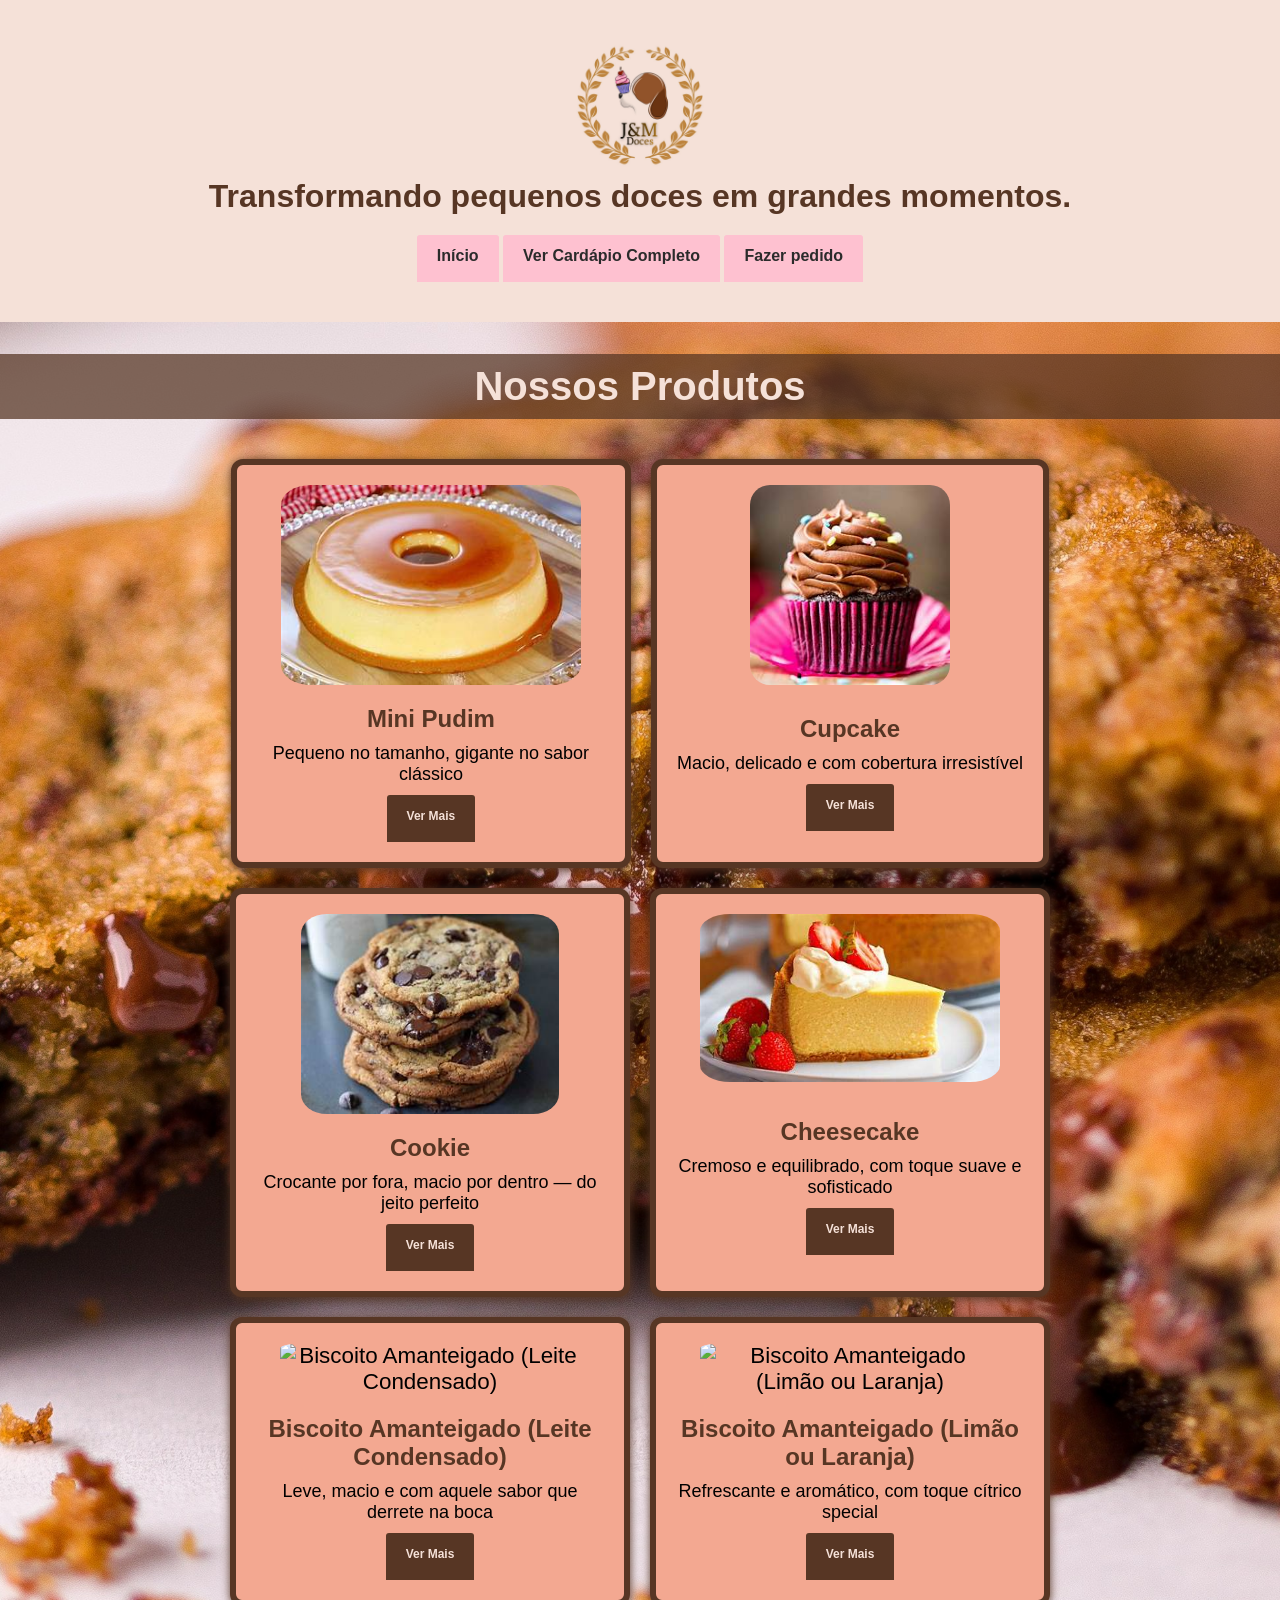
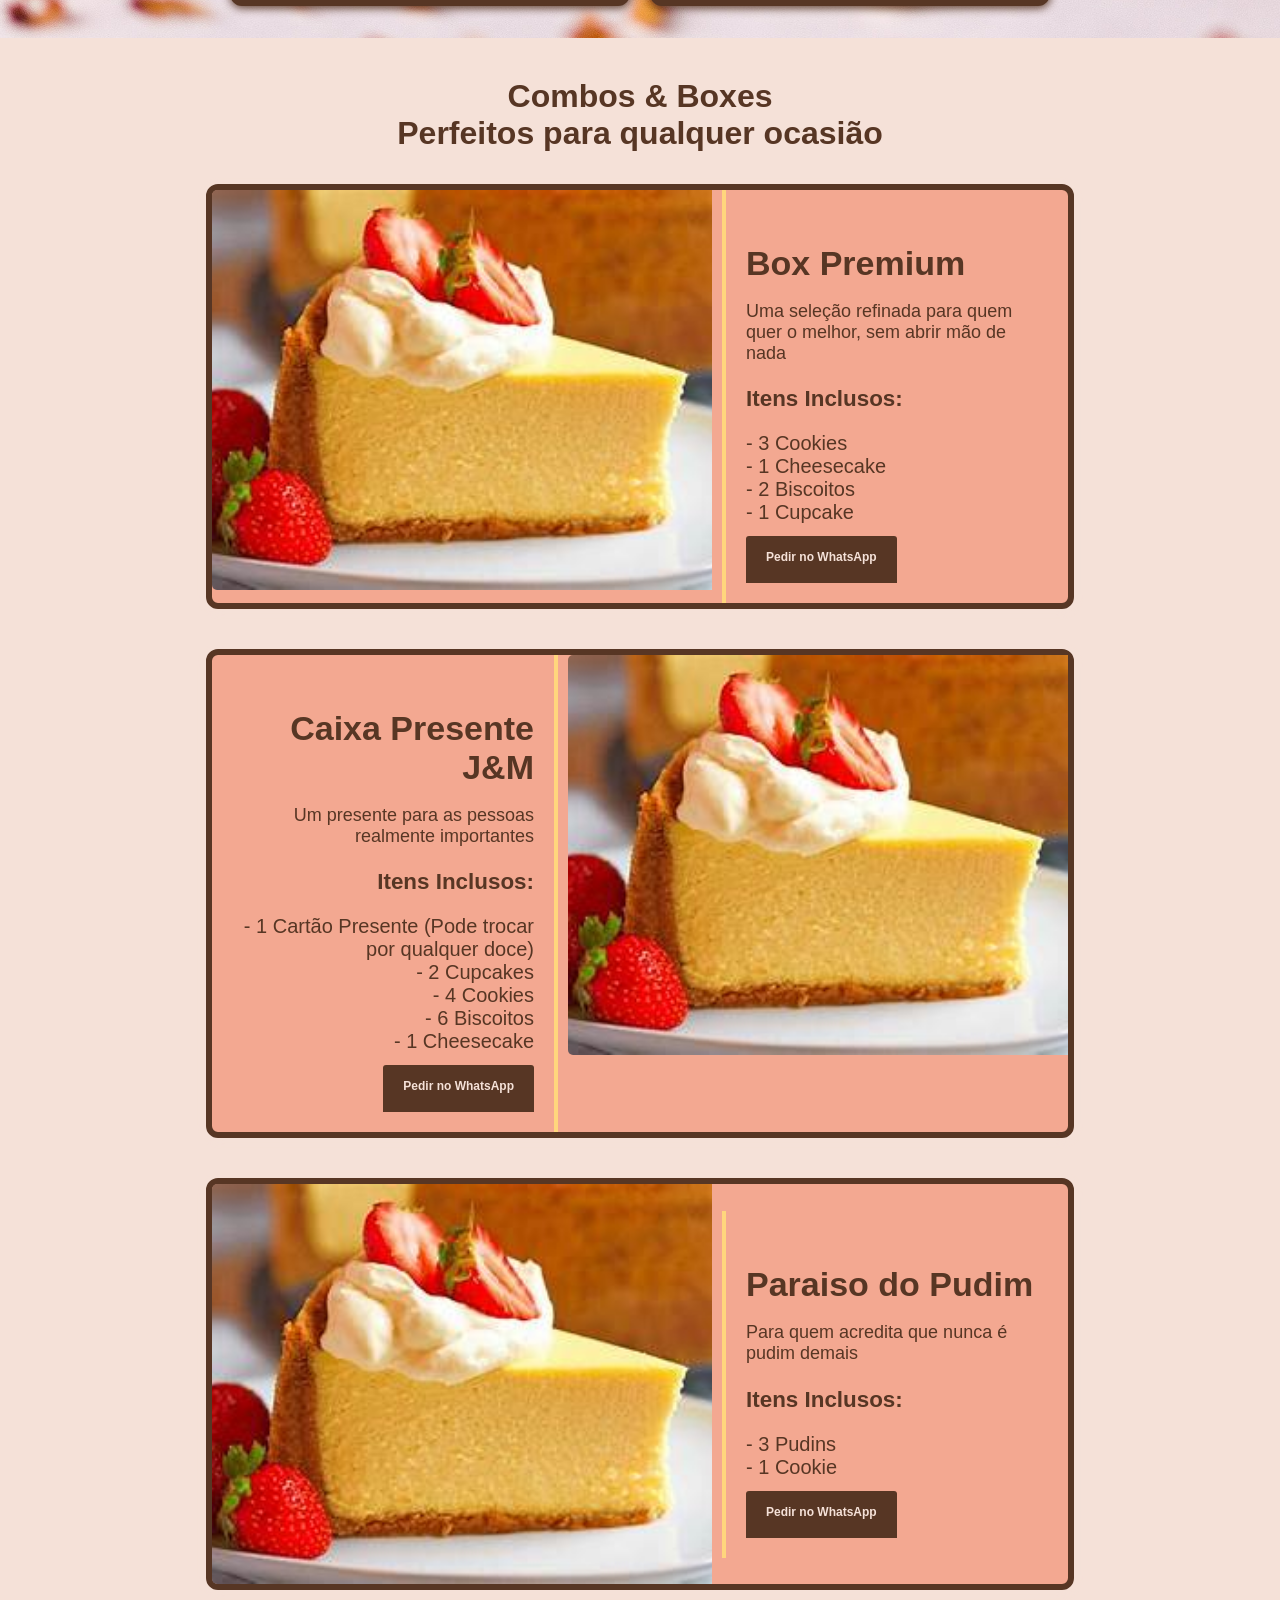
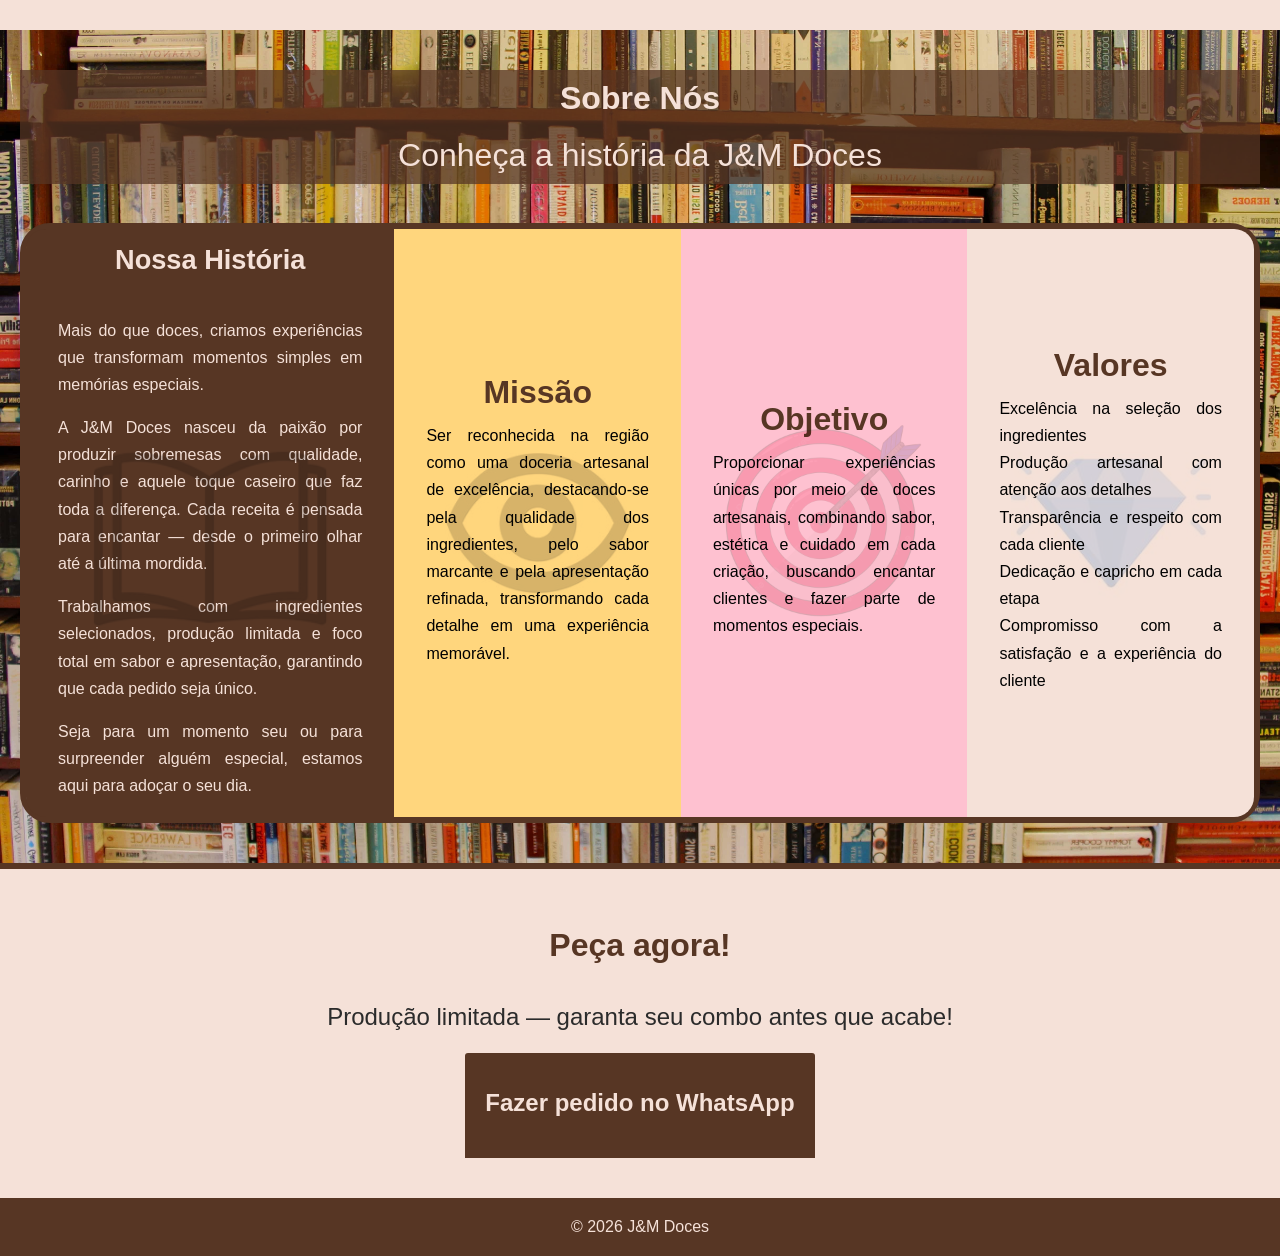
==== commit c99be014: "index-computer-styles-done Co-authored-by: Copilot <copilot@github.com>" ====
--- a/index.html
+++ b/index.html
@@ -25,7 +25,7 @@
     </header>
 
     <main>
-        <section class="sec-one">
+        <section class="sec-one products-section">
             <h2>Nossos Produtos</h2>
             <div class="products" id="product-container"></div>
             <!-- Produtos serão adicionados aqui dinamicamente -->
@@ -39,7 +39,7 @@
             <!-- o script vai adiocionar dinamicamente  -->
         </section>
         
-        <section class="sec-one">
+        <section class="sec-one history-section">
             <h2>Sobre Nós</h2>
             <p>Conheça a história da J&M Doces</p>
             
@@ -83,10 +83,10 @@
         
         
         
-        <section class="cta">
+        <section class="cta sec-two">
             <h2>Peça agora!</h2>
-            <p>Produção limitada — garanta seu combo antes que acabe</p>
-            <a href="https://wa.me/SEUNUMERO">Fazer pedido no WhatsApp</a>
+            <p>Produção limitada — garanta seu combo antes que acabe!</p>
+            <a class="cta-btn" href="https://wa.me/SEUNUMERO">Fazer pedido no WhatsApp</a>
         </section>
     </main>
 
@@ -123,7 +123,7 @@
 
                         const a = document.createElement("a");
                         a.href = "cardapio.html";
-                        a.textContent = "Ver Detalhes";
+                        a.textContent = "Ver Mais";
                         a.classList.add("card-btn");
                         a.target = "_blank";
 
@@ -175,7 +175,6 @@
                         desc.textContent = item.desc;
 
                         const h5 = document.createElement("h5");
-                        h5.style.color = "var(--cream)";
                         h5.style.fontSize = "1.4rem";
                         h5.textContent = "Itens Inclusos:";
 
--- a/styles/main.css
+++ b/styles/main.css
@@ -11,6 +11,7 @@
     --pink: #fec1d0;
     --cream: #f5e1d8;
     --text: #2B2B2B;
+    --pink-brown: #f3a891;
 }
 
 body {
@@ -75,17 +76,17 @@
     border-radius: 7px 7px 0 0; 
     background: var(--gold);
     color: var(--text);
-    border-bottom: 4px solid var(--pink);
+    border-bottom: 5px solid var(--pink);
 }
 
 .card-btn {
     display: inline-block;
     font-size: 0.6em;
     font-weight: bold;
-    padding: 12px 20px;
-
-    background: var(--pink);
-    color: var(--text);
+    padding: 14px 20px;
+
+    background: var(--brown);
+    color: var(--cream);
     text-decoration: none;
 
     border: none;
@@ -97,9 +98,9 @@
 
 .card-btn:hover {
     border-radius: 7px 7px 0 0;
-    background: var(--brown);
-    color: var(--cream);
-    border-bottom: 4px solid var(--pink);
+    background: var(--gold);
+    color: var(--text);
+    border-bottom: 5px solid var(--brown);
 }
 
 
@@ -107,10 +108,10 @@
     display: inline-block;
     font-size: 0.6em;
     font-weight: bold;
-    padding: 12px 20px;
-
-    background: var(--pink);
-    color: var(--text);
+    padding: 14px 20px;
+
+    background: var(--brown);
+        color: var(--cream);
     text-decoration: none;
 
     border: none;
@@ -124,7 +125,31 @@
     border-radius: 7px 7px 0 0;
     background: var(--gold);
     color: var(--text);
-    border-bottom: 4px solid var(--pink);
+    border-bottom: 5px solid var(--brown);
+}
+
+.cta-btn {
+    display: inline-block;
+    font-size: 1em;
+    font-weight: bold;
+    padding: 14px 20px;
+
+    background: var(--brown);
+    color: var(--cream);
+    text-decoration: none;
+
+    border: none;
+    border-radius: 3px 3px 0 0;
+    border-bottom: 5px solid transparent;
+
+    transition: all 0.2s ease;
+}
+
+.cta-btn:hover {
+    border-radius: 7px 7px 0 0;
+    background: var(--gold);
+    color: var(--text);
+    border-bottom: 5px solid var(--brown);
 }
 
 /* aqui começa o main */
@@ -137,7 +162,28 @@
 }
 
 .sec-one {
+    margin: 0;
     background-color: transparent;
+}
+
+.products-section {
+    background-image: url(../images/background.jpg);
+    background-size: cover;
+    background-repeat: no-repeat;
+    background-position: top;
+
+    padding: 2em 0;
+
+    width: 100%;
+    height: 100%;
+}
+
+.products-section h2 {
+    color: var(--cream);
+    font-size: 2.5em;
+    margin-bottom: 1em;
+    background-color: #573624bb;
+    padding: 10px 0;
 }
 
 .sec-two {
@@ -146,13 +192,35 @@
     width: 100%;
 }
 
+.history-section {
+    background-color: transparent;
+    
+
+    background-image: url(../images/history-background.webp);
+    background-repeat: no-repeat;
+    background-size: cover;
+    margin: 0;
+    width: 100%;
+}
+
+.history-section > h2, .history-section >  p {
+    color: var(--cream);
+    background-color: #573624bb;
+    font-size: 2rem;
+    padding: 10px;
+}
 /* produtos */
 .products {
     margin-top: 2em;
     display: flex;
     flex-wrap: wrap;
     justify-content: center;
+    width: 85%;
+    margin: 0 auto;
     gap: 20px;
+
+
+    
 }
 
 /* combo and boxes */
@@ -175,13 +243,14 @@
     justify-content: center;
     align-items: center;
     text-align: center;
-
+    
     max-width: 400px;
     max-height: 500px;
-    background-color: var(--gold);
+    background-color: var(--pink-brown);
     padding: 20px;
     border-radius: 12px;
-    box-shadow: 0.3px 2px 10px var(--gold);
+    border: 6px solid var(--brown);
+    box-shadow: 0.3px 2px 10px var(--brown);
     font-size: 1.4em;
 }
 
@@ -194,8 +263,9 @@
 
     width: 70%;
     height: auto;
-    background-color: var(--brown);
-    color: var(--cream);
+    background-color: var(--pink-brown);
+    color: var(--brown);
+    border: 6px solid var(--brown);
     border-radius: 12px;
     box-shadow: 0.3px 2px 10px var(--cream);
     font-size: 1.4em;
@@ -275,7 +345,9 @@
 }
 
 .card-two > div > .card-title{
-    color: var(--cream);
+    color: var(--brown);
+    font-weight: 700;
+    font-size: 1.7em;
 }
 
 .card-title {
@@ -301,6 +373,8 @@
     justify-content: center;
     line-height: 1.7em;
 
+    border: 6px solid var(--brown);
+    border-radius: 30px;
     height: 600px;
 }
 
@@ -347,10 +421,9 @@
     flex-direction: row;
     align-items: center;
     justify-content: center;
-
-    height: 100%;
-
-    background-color: red;
+    background-color: none;
+
+    height: 100%;
 }
 
 .values > .box{
@@ -384,6 +457,8 @@
 .valores{
     padding: 2em;
     background-color: var(--cream);
+
+    border-radius: 0 20px 20px 0;
 }
 
 .valores > ul{
@@ -408,7 +483,7 @@
     height: 500px;
     top: 50%;
     left: 50%;
-    transform: translate(-50%, -50%);
+    transform: translate(-50%, -25%);
 
     opacity: 0.2;
 }
@@ -475,16 +550,34 @@
 
 
 
-
-
-
-
-
-
-
-
-
-
-
-
-
+/* cta */
+
+.cta {
+    background-color: var(--cream);
+    color: var(--text);
+    padding: 40px 20px;
+    text-align: center;
+    border-top: 6px solid var(--brown);
+    line-height: 3em;
+    font-size: 1.5em;
+}
+
+/* footer */
+
+footer {
+    background: var(--brown);
+    color: var(--cream);
+    text-align: center;
+    padding: 20px;
+}
+
+
+
+
+
+
+
+
+
+
+
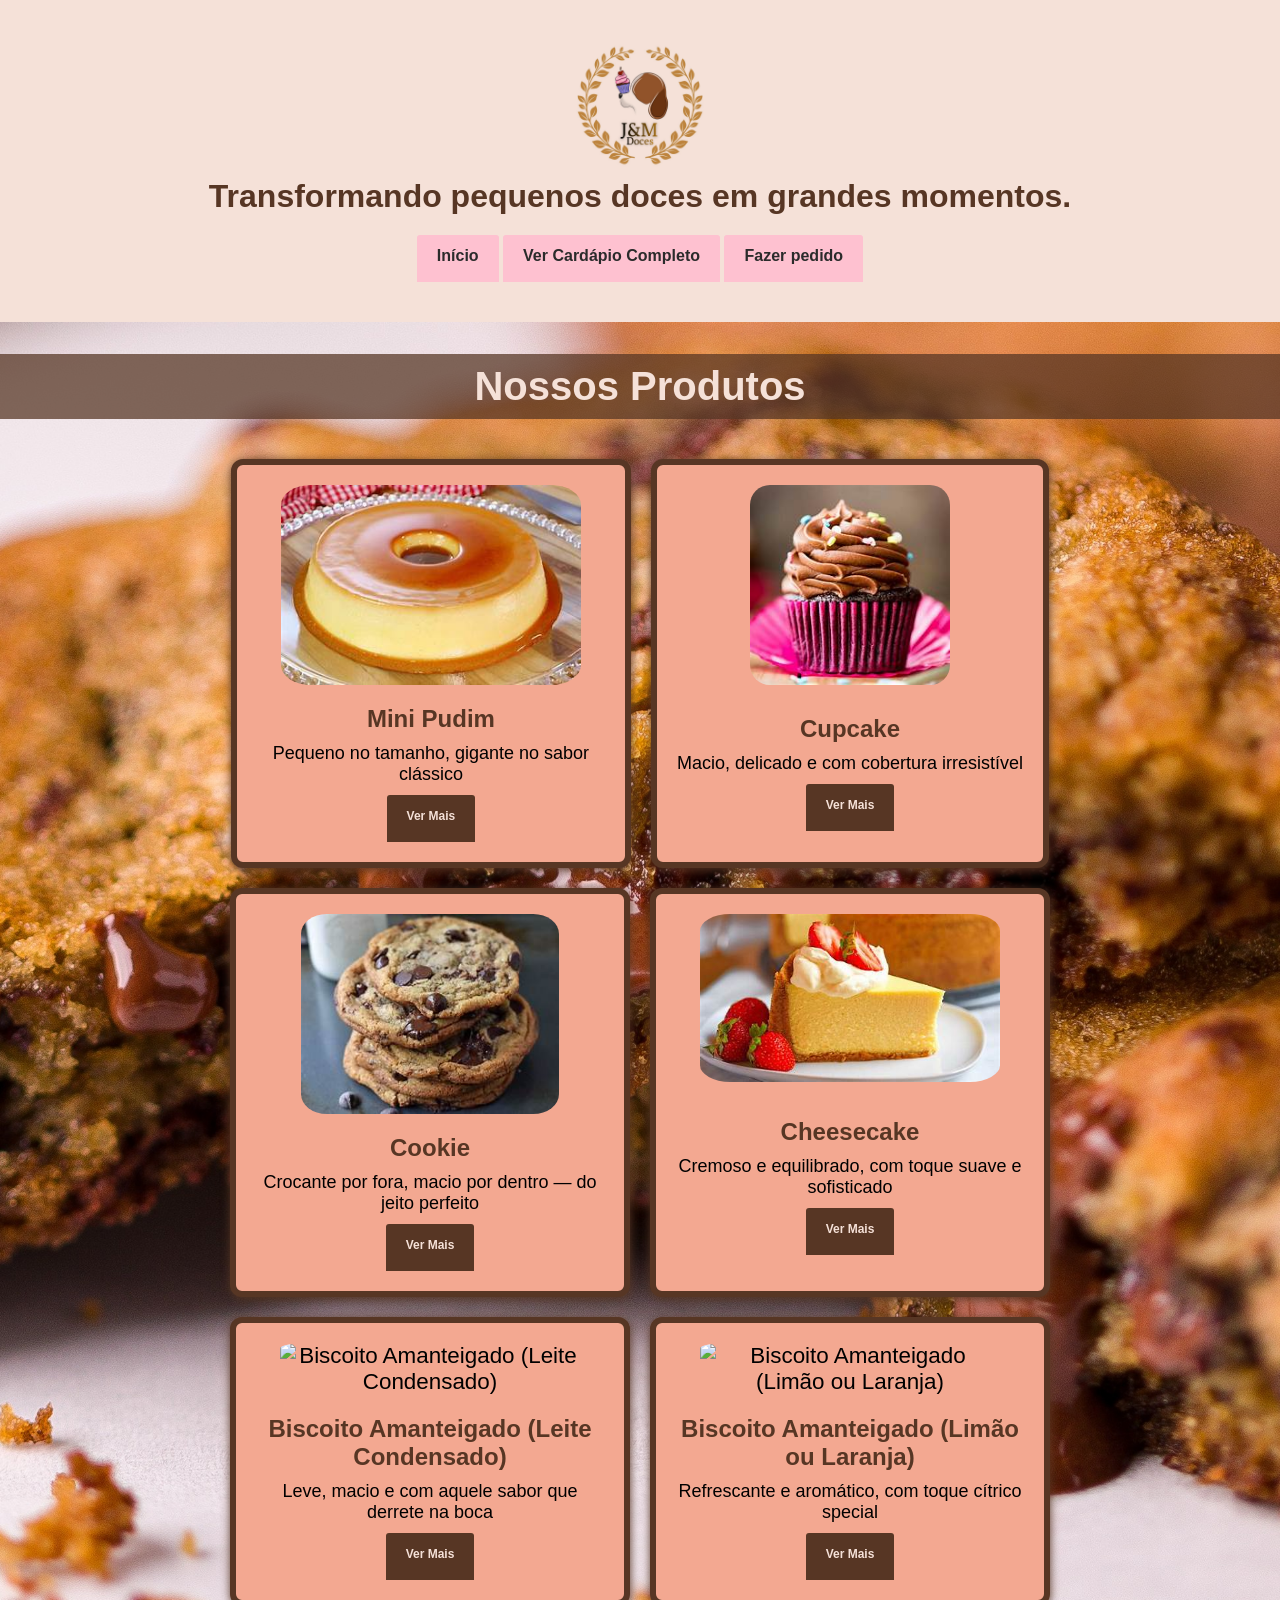
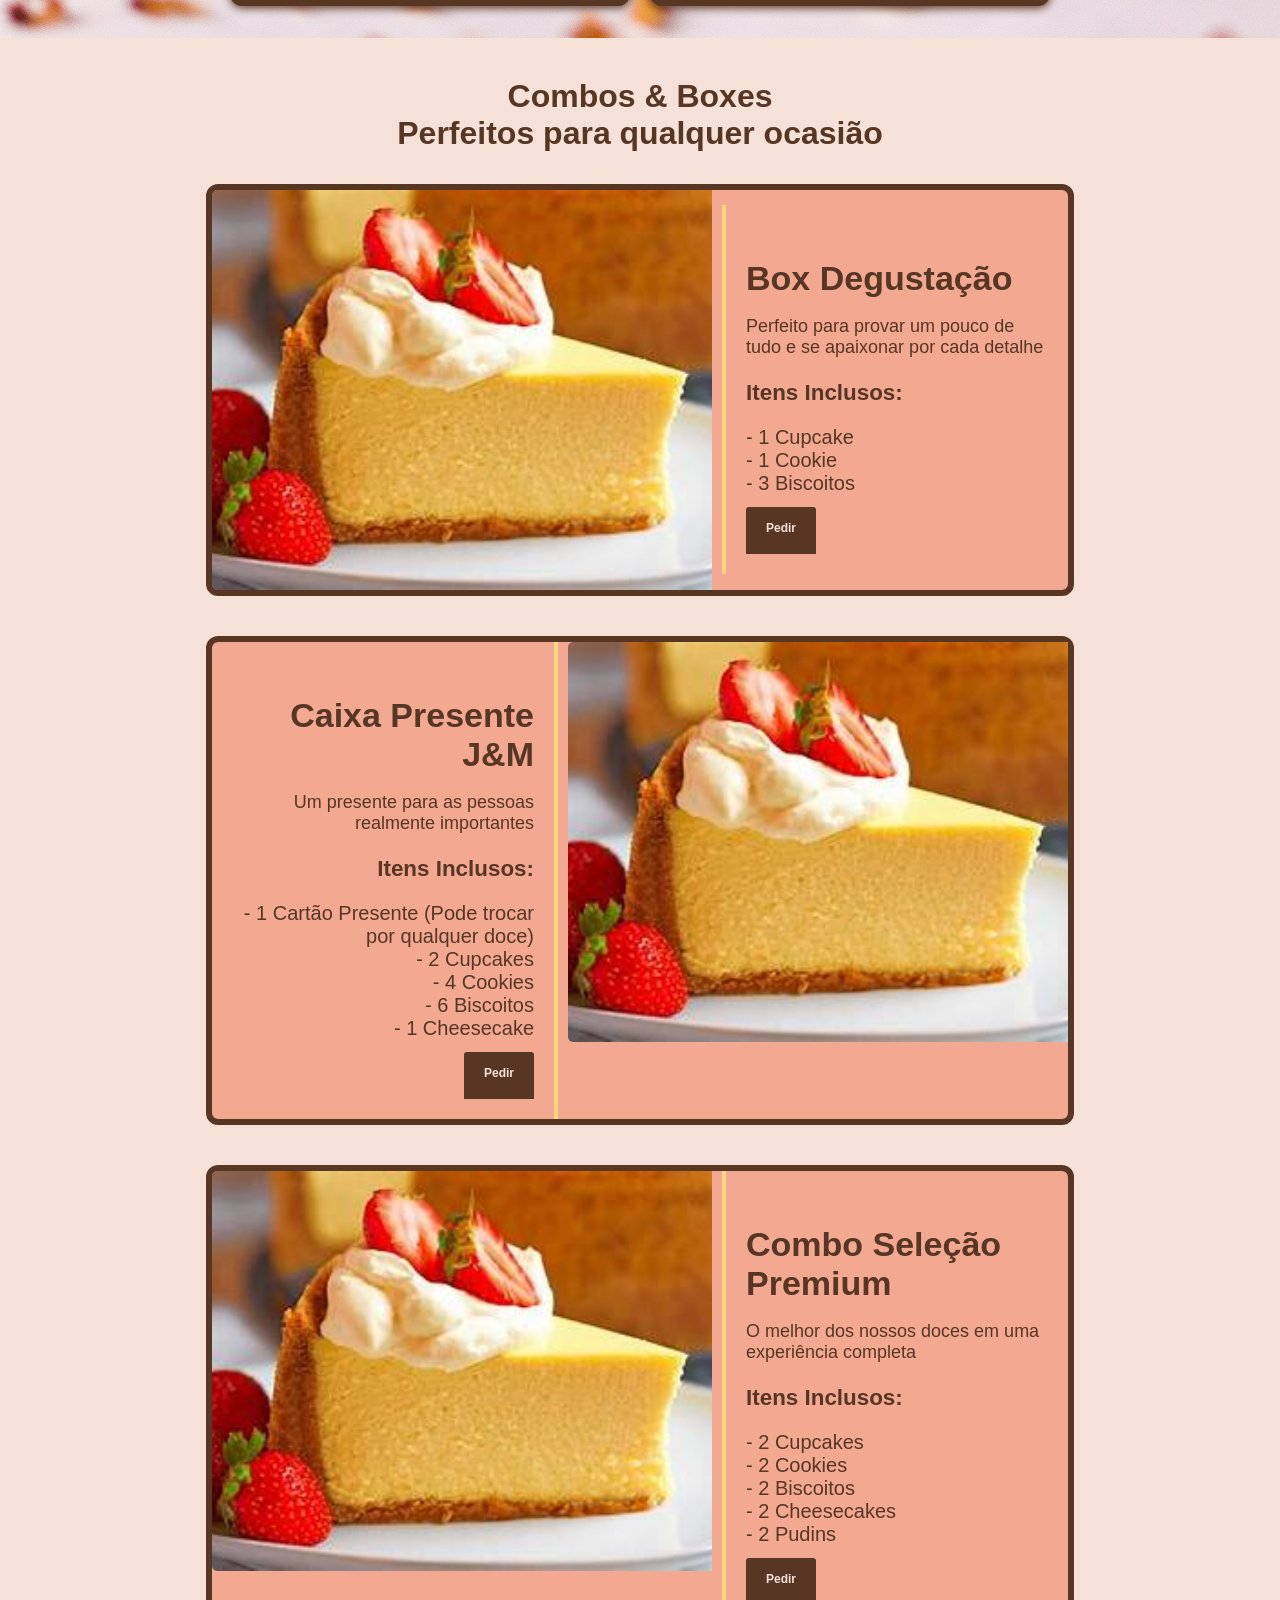
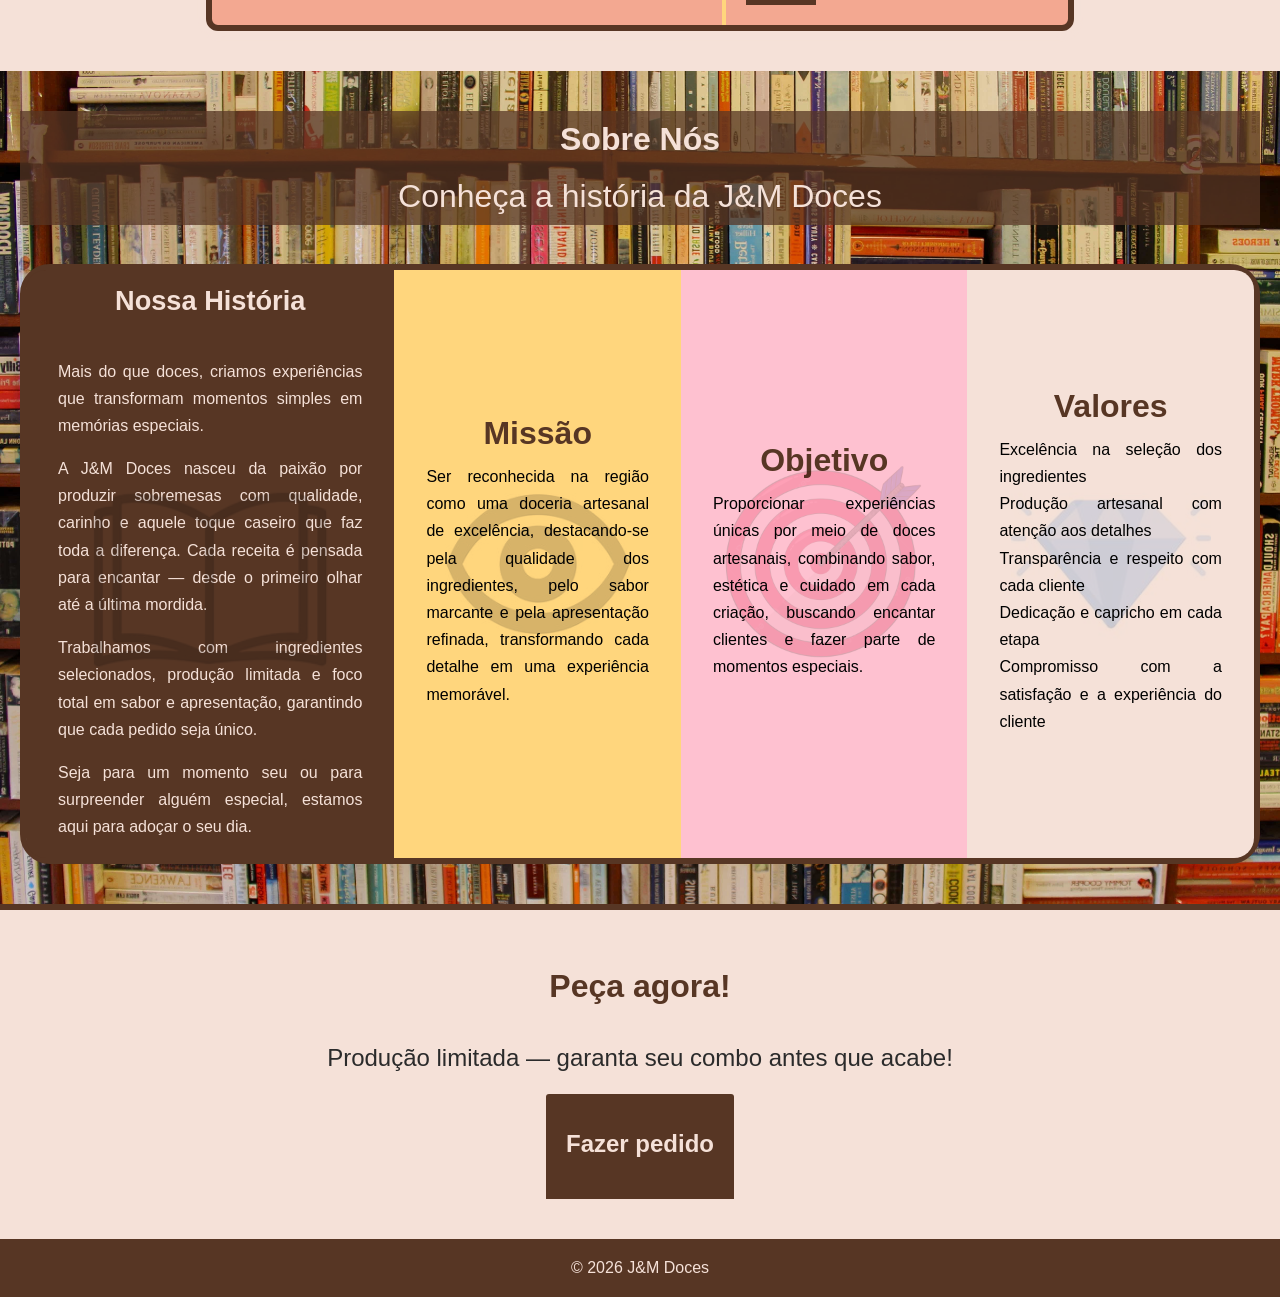
==== commit b106aaef: "carousel-done" ====
--- a/index.html
+++ b/index.html
@@ -20,7 +20,7 @@
         <nav>
             <a class="btn" href="#">Início</a>
             <a class="btn" target="_blank" href="cardapio.html">Ver Cardápio Completo</a>
-            <a class="btn" href="contato.html">Fazer pedido</a>
+            <a class="btn" href="contact.html">Fazer pedido</a>
         </nav>
     </header>
 
@@ -86,7 +86,7 @@
         <section class="cta sec-two">
             <h2>Peça agora!</h2>
             <p>Produção limitada — garanta seu combo antes que acabe!</p>
-            <a class="cta-btn" href="https://wa.me/SEUNUMERO">Fazer pedido no WhatsApp</a>
+            <a target="_blank" class="cta-btn" href="contact.html">Fazer pedido</a>
         </section>
     </main>
 
@@ -187,8 +187,8 @@
                         });
 
                         const a = document.createElement("a");
-                        a.href = "cardapio.html";
-                        a.textContent = "Pedir no WhatsApp";
+                        a.href = "contact.html";
+                        a.textContent = "Pedir";
                         a.classList.add("card-btn-two");
                         a.target = "_blank";
 
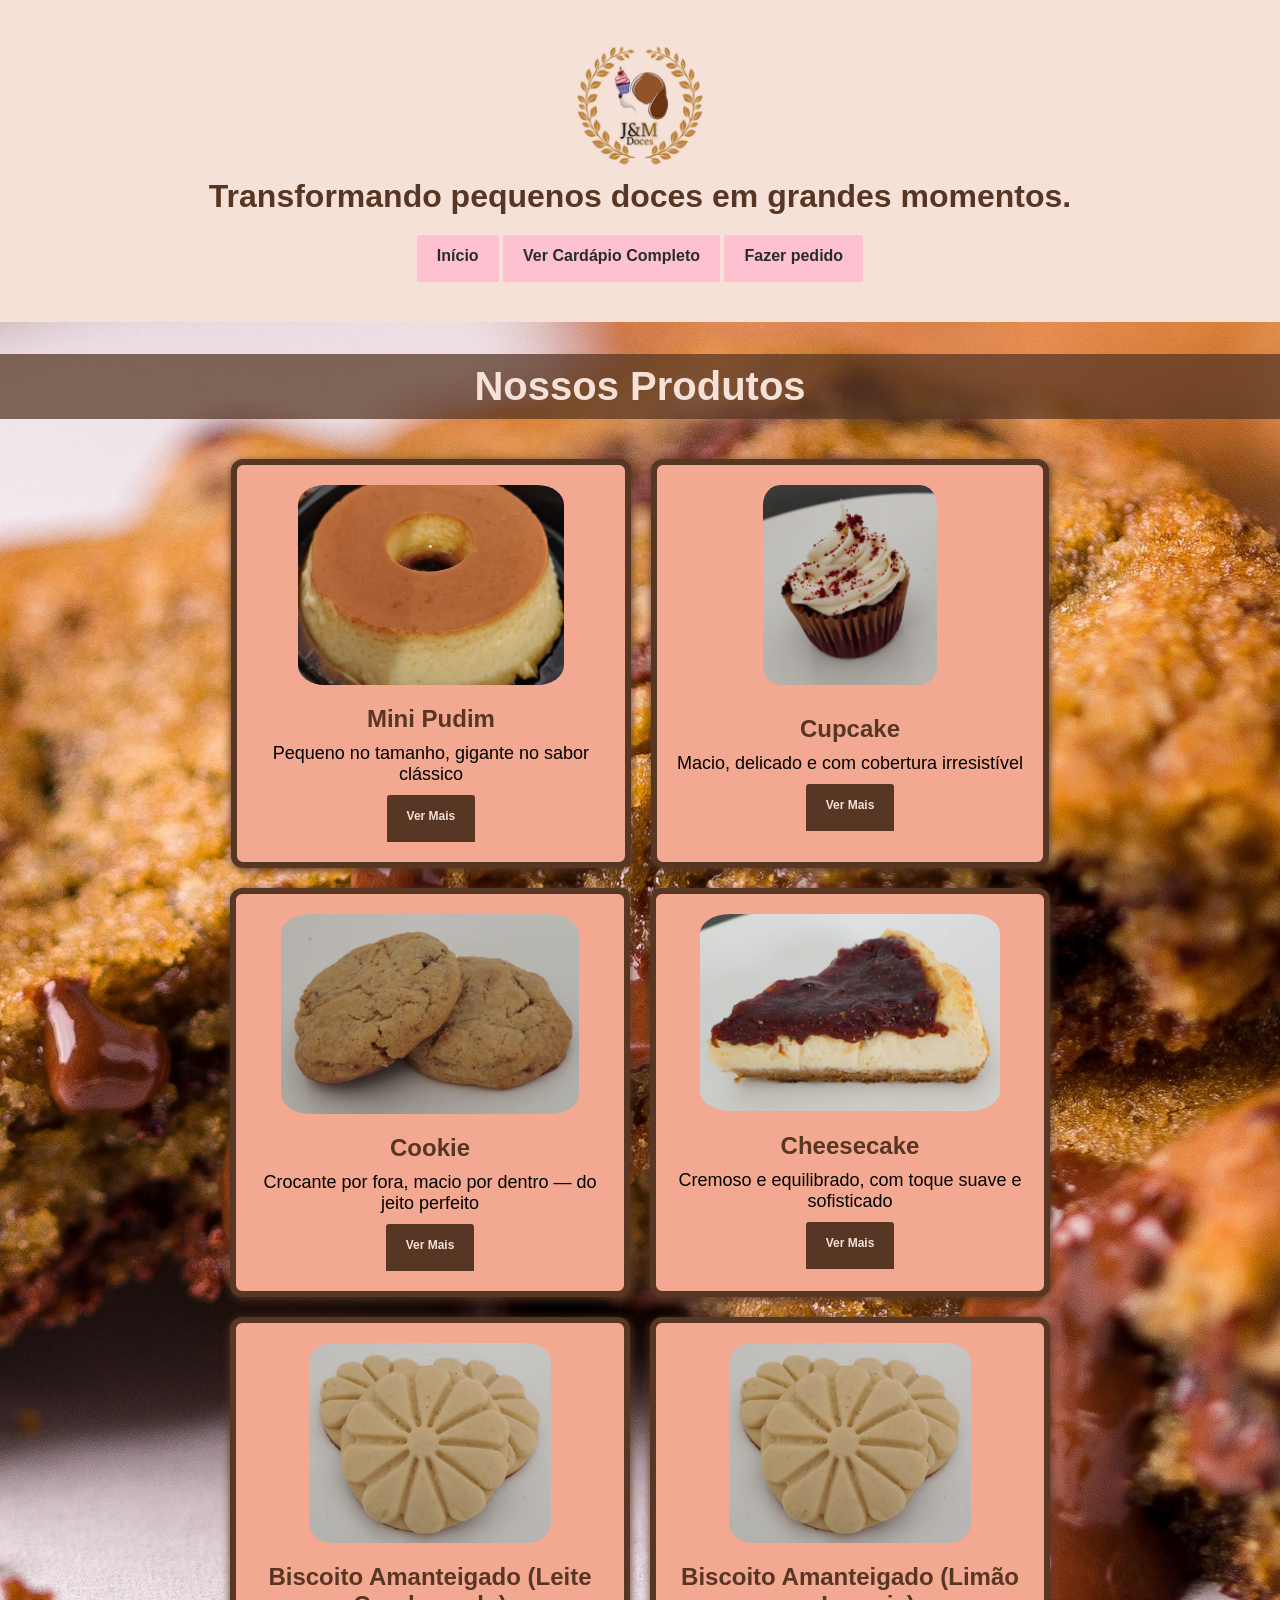
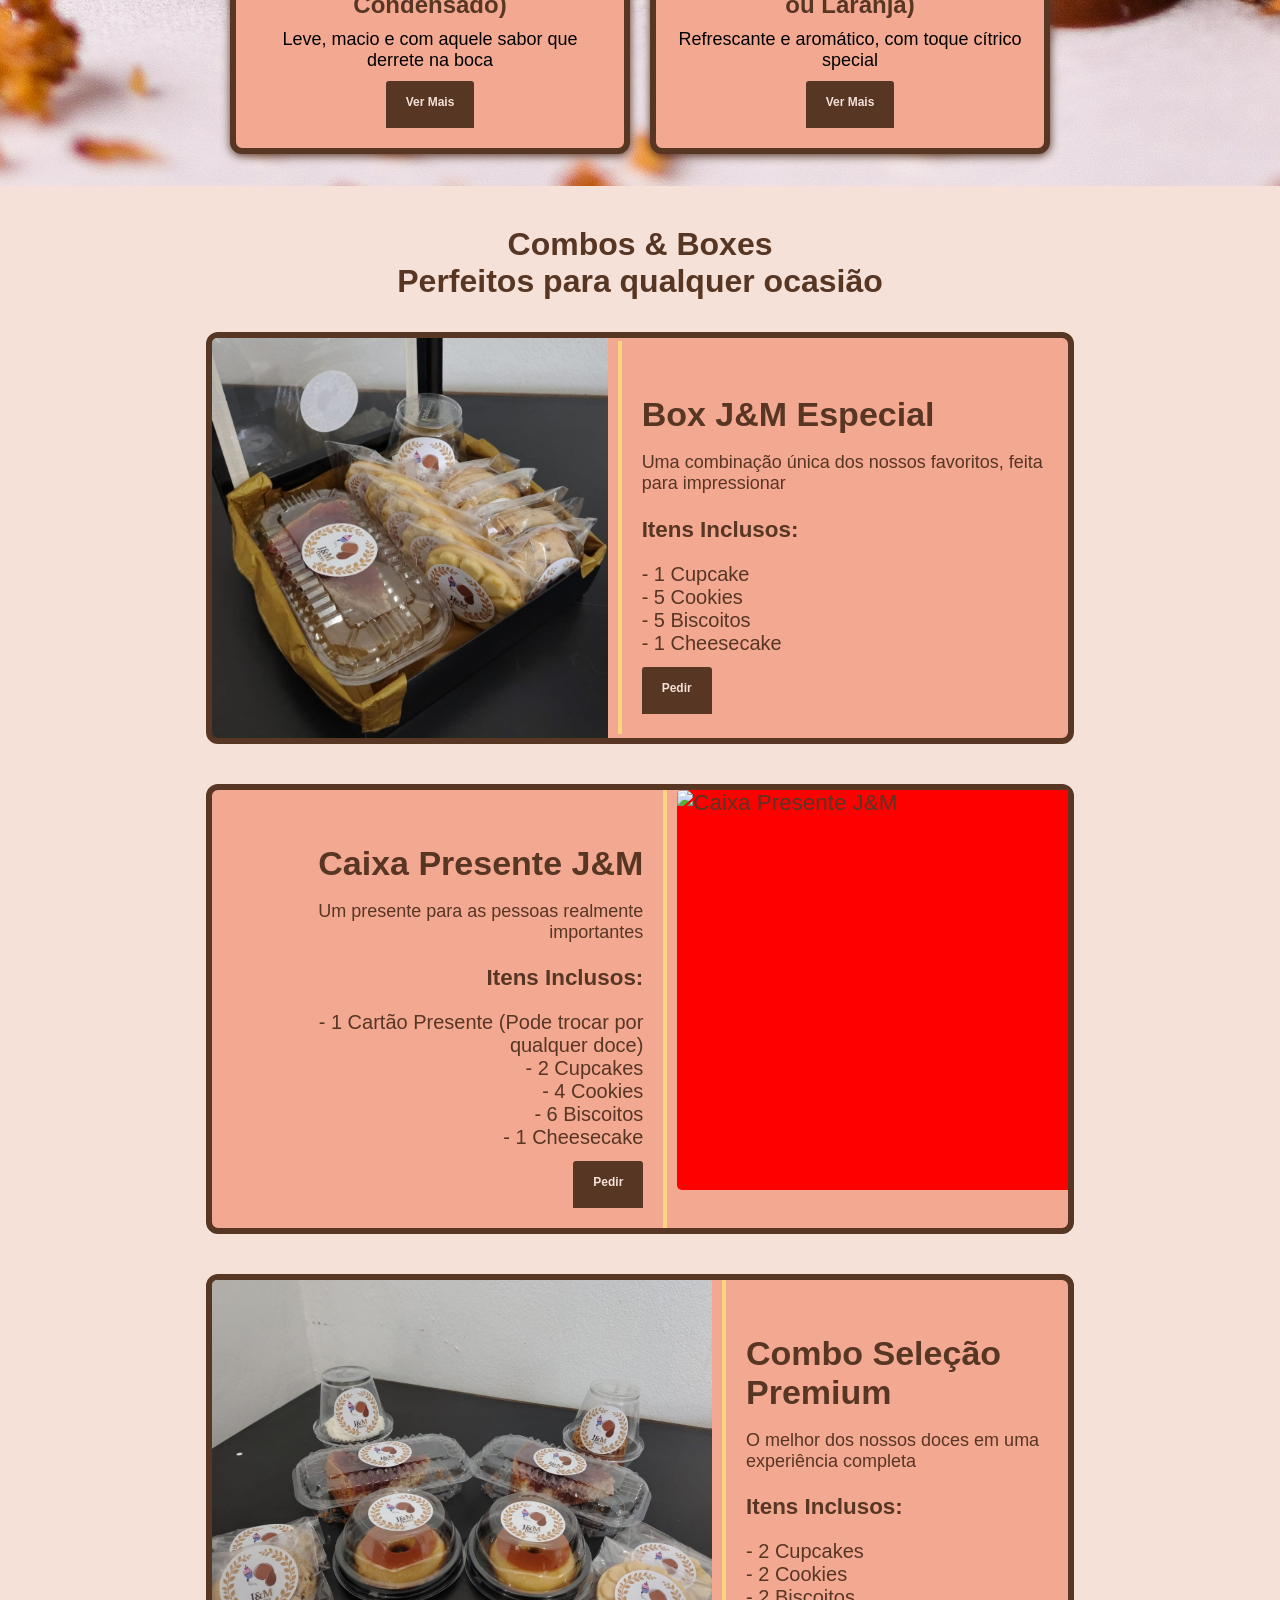
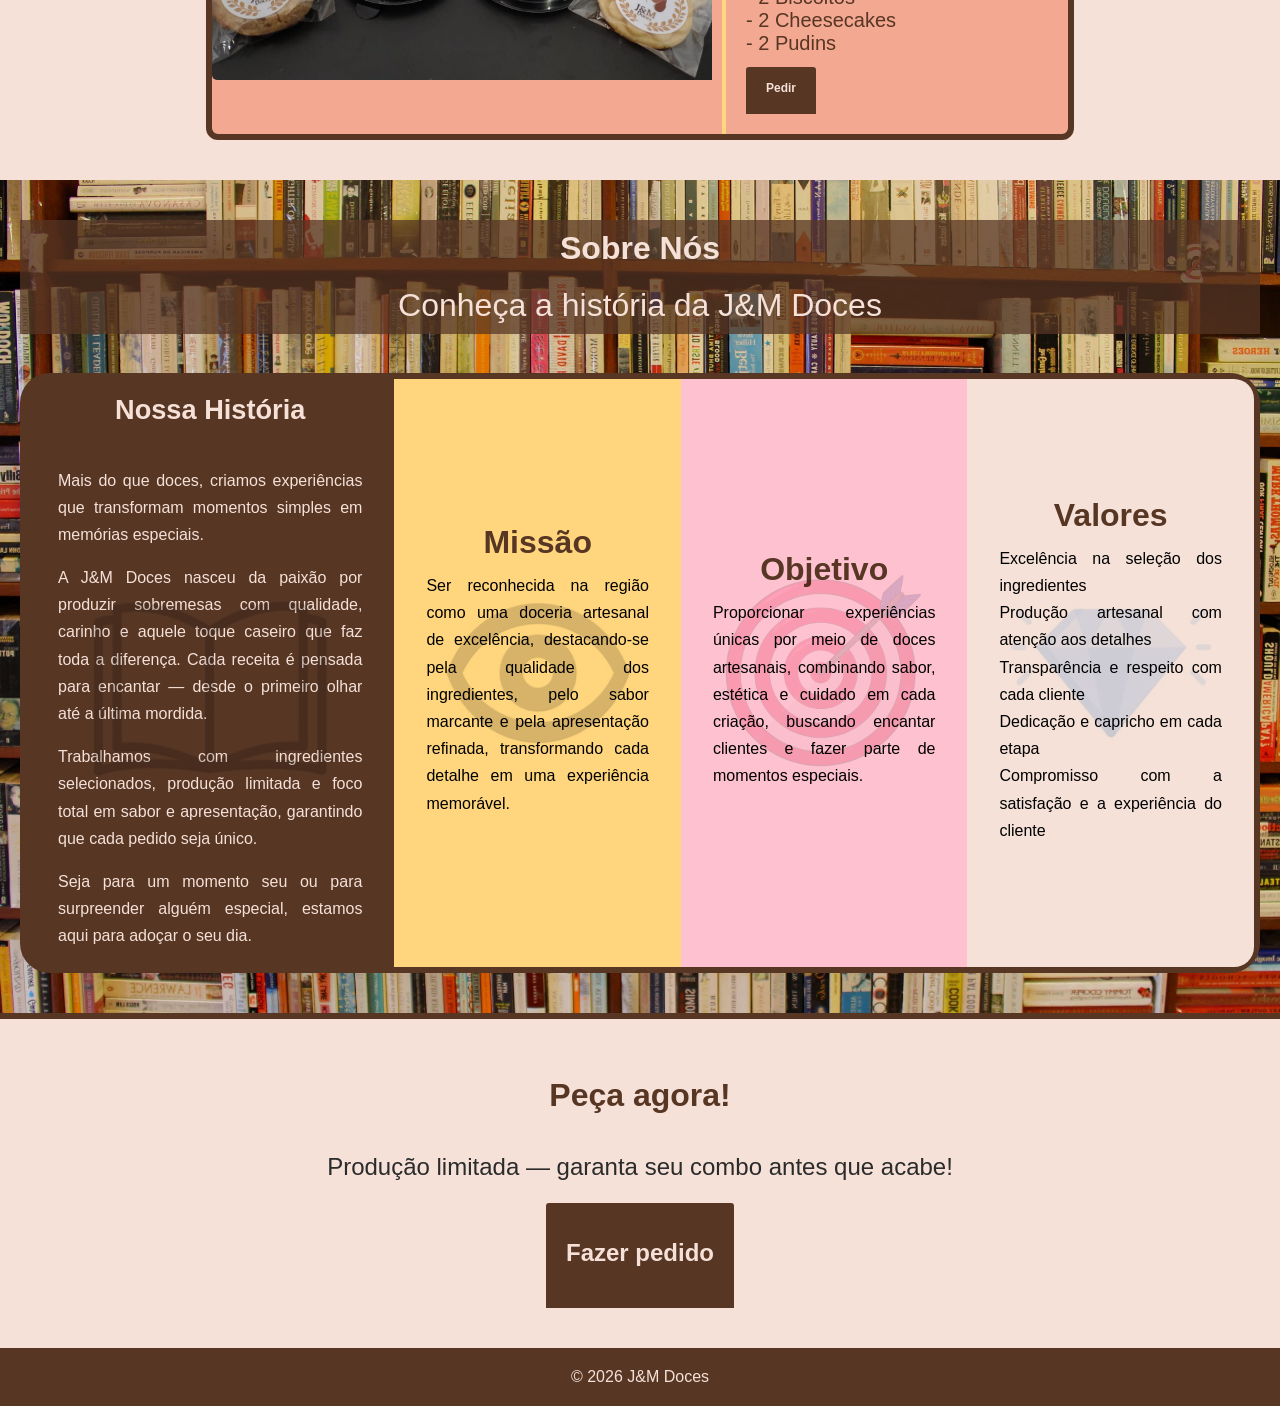
==== commit e1bb9801: "IMAGES Co-authored-by: Copilot <copilot@github.com>" ====
--- a/index.html
+++ b/index.html
@@ -159,7 +159,7 @@
                         card.classList.add("card-two");
 
                         const img = document.createElement("img");
-                        img.src = "images/cheesecake.webp";
+                        img.src = item.img;
                         img.alt = item.title;
 
                         const cardContent = document.createElement("div");
@@ -171,7 +171,6 @@
 
                         const desc = document.createElement("p");
                         desc.classList.add("card-desc");
-                        // Tem que atualizar assim que tiver as fotos
                         desc.textContent = item.desc;
 
                         const h5 = document.createElement("h5");
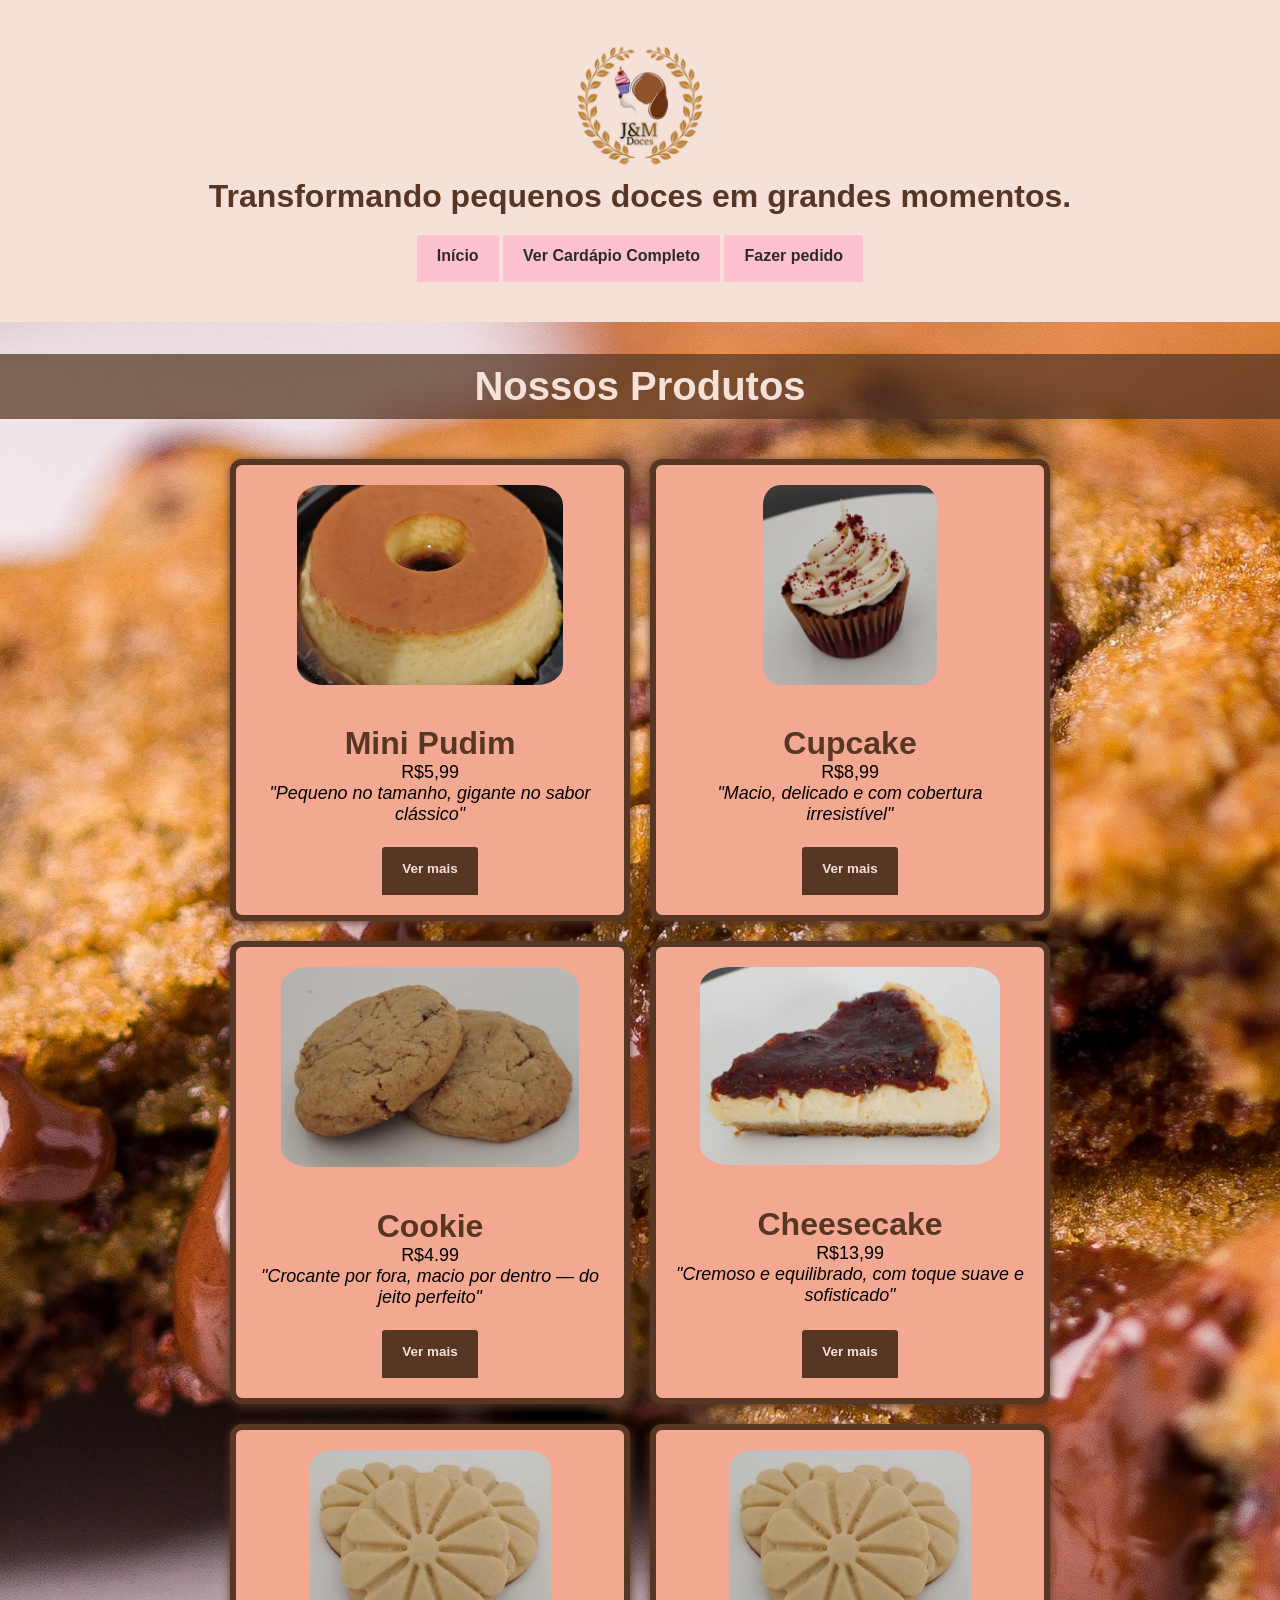
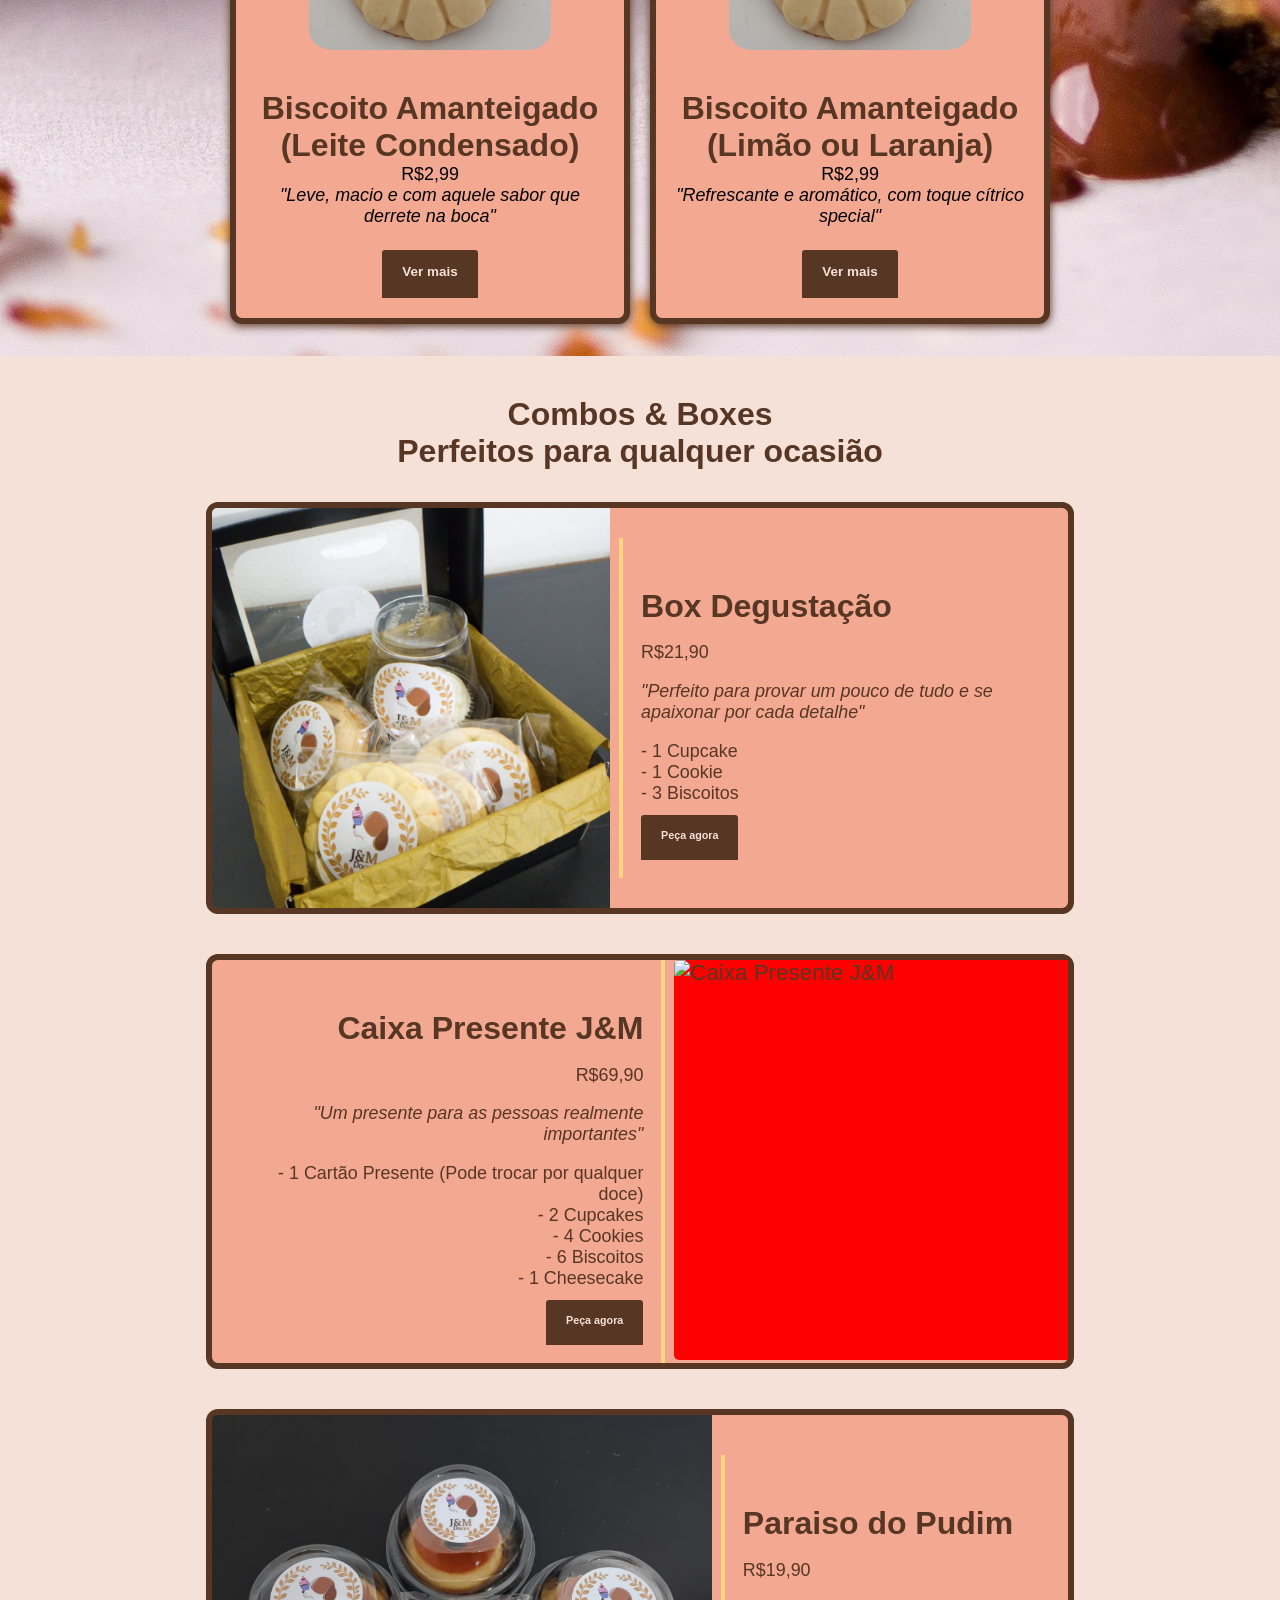
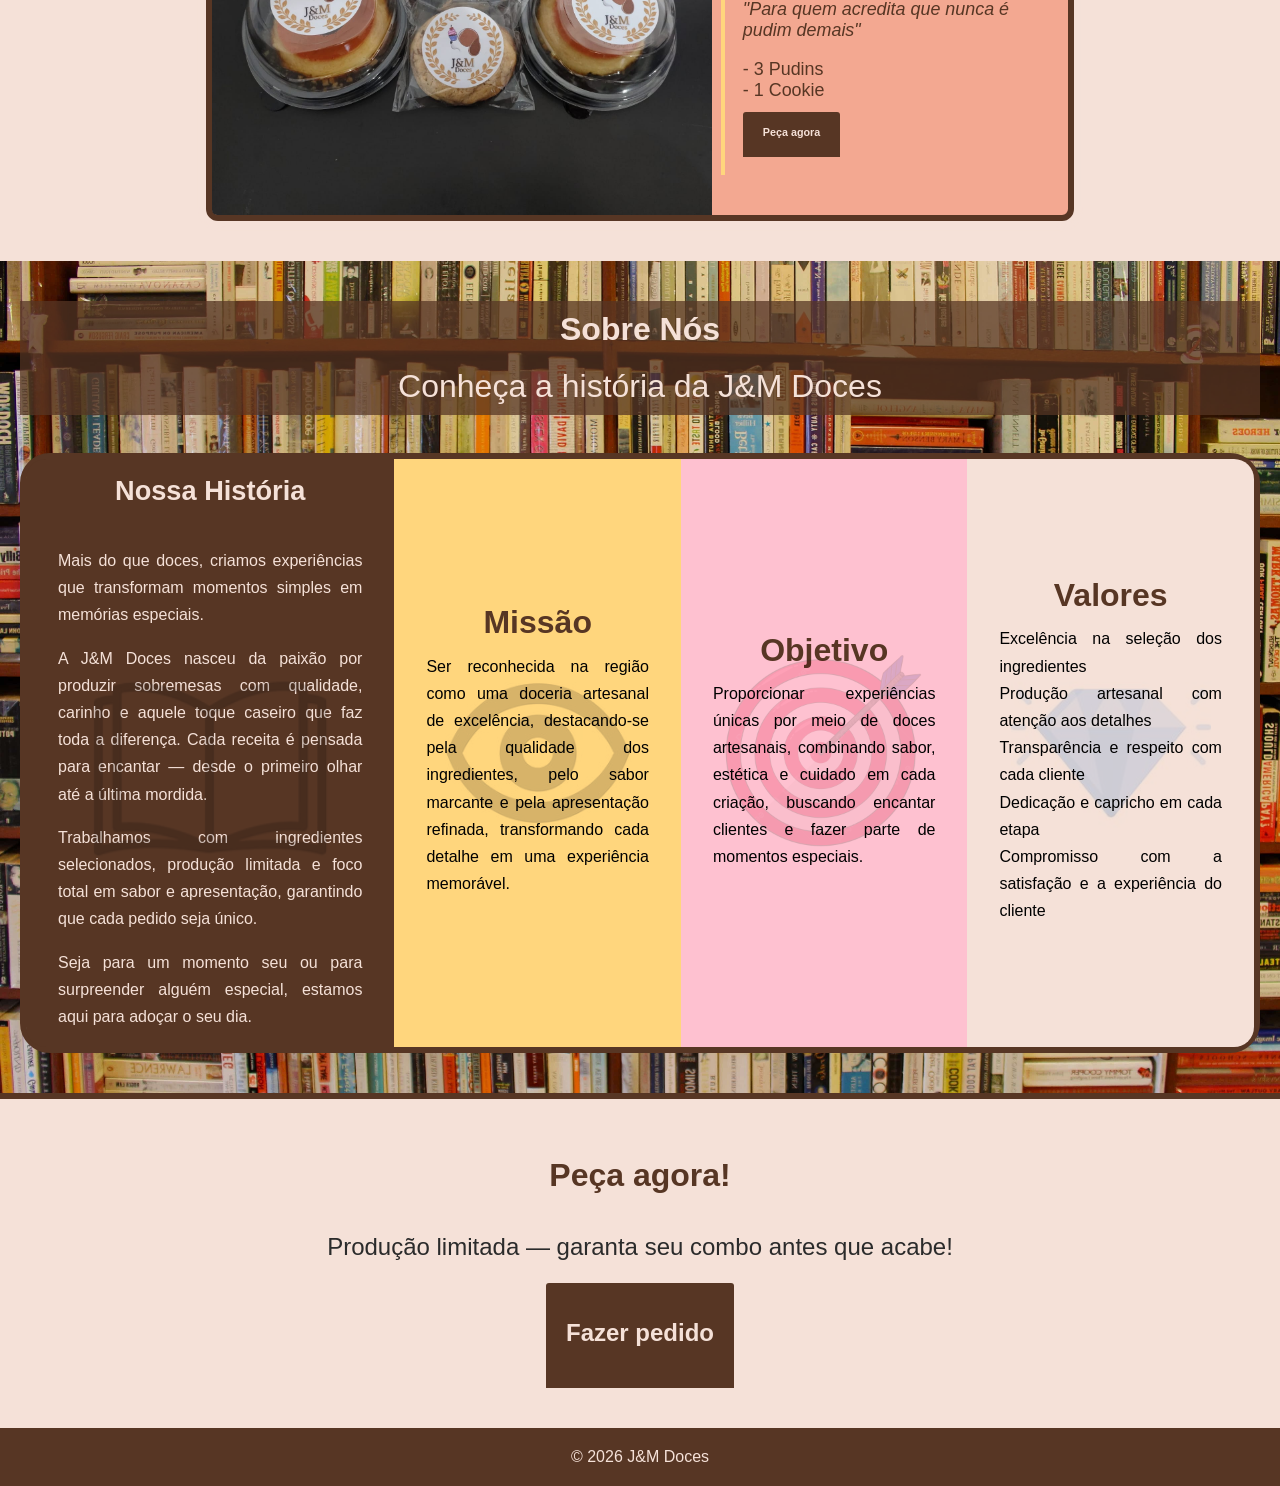
==== commit 2a56d31d: "sctructure-updated Co-authored-by: Copilot <copilot@github.com>" ====
--- a/index.html
+++ b/index.html
@@ -94,135 +94,7 @@
         <p>© 2026 J&M Doces</p>
     </footer>
 
-    <script src="data/data.js"></script>
-    <script>
-        function renderCards(data, containerId) {
-            const container = document.getElementById(containerId);
-
-            switch (containerId) {
-                case "product-container":
-                    data.forEach(item => {
-                        const card = document.createElement("div");
-                        card.classList.add("card");
-
-                        const img = document.createElement("img");
-                        img.src = item.img;
-                        img.alt = item.title;
-
-                        const cardContent = document.createElement("div");
-                        cardContent.classList.add("card-content");
-
-                        const h3 = document.createElement("h3");
-                        h3.textContent = item.title;
-                        h3.classList.add("card-title");
-
-                        const desc = document.createElement("p");
-                        desc.classList.add("desc");
-                        desc.textContent = item.desc;
-                        desc.classList.add("card-desc");
-
-                        const a = document.createElement("a");
-                        a.href = "cardapio.html";
-                        a.textContent = "Ver Mais";
-                        a.classList.add("card-btn");
-                        a.target = "_blank";
-
-                        cardContent.appendChild(h3);
-                        cardContent.appendChild(desc);
-                        cardContent.appendChild(a);
-
-                        card.appendChild(img);
-                        card.appendChild(cardContent);
-
-                        container.appendChild(card);
-                    });
-                    break;
-                case "combos-boxes-container":
-                    const boxEspecial = data.boxes.find(
-                        i => i.title === "Caixa Presente J&M"
-                    );
-
-                    const outrosBoxes = data.boxes.filter(
-                        i => i.title !== "Caixa Presente J&M"
-                    );
-
-                    const randomBox = outrosBoxes[
-                        Math.floor(Math.random() * outrosBoxes.length)
-                    ];
-
-                    const randomCombo = data.combos[
-                        Math.floor(Math.random() * data.combos.length)
-                    ];
-
-                    function renderBox(item) {
-                        const card = document.createElement("div");
-                        card.classList.add("card-two");
-
-                        const img = document.createElement("img");
-                        img.src = item.img;
-                        img.alt = item.title;
-
-                        const cardContent = document.createElement("div");
-                        cardContent.classList.add("card-content");
-
-                        const h4 = document.createElement("h4");
-                        h4.textContent = item.title;
-                        h4.classList.add("card-title");
-
-                        const desc = document.createElement("p");
-                        desc.classList.add("card-desc");
-                        desc.textContent = item.desc;
-
-                        const h5 = document.createElement("h5");
-                        h5.style.fontSize = "1.4rem";
-                        h5.textContent = "Itens Inclusos:";
-
-                        const items = document.createElement("ul");
-                        items.style.listStyle = "none"
-                        item.items.forEach(i => {
-                            const li = document.createElement("li");
-                            li.textContent = " - " + i;
-                            items.appendChild(li);
-                        });
-
-                        const a = document.createElement("a");
-                        a.href = "contact.html";
-                        a.textContent = "Pedir";
-                        a.classList.add("card-btn-two");
-                        a.target = "_blank";
-
-                        cardContent.appendChild(h4);
-                        cardContent.appendChild(desc);
-                        cardContent.appendChild(h5);
-                        cardContent.appendChild(items);
-                        cardContent.appendChild(a);
-
-                        card.appendChild(img);
-                        card.appendChild(cardContent);
-
-                        container.appendChild(card);
-                    }
-
-                    for (let i = 0; i < 3; i++) {
-                        if (i == 0) {
-                            renderBox(randomBox);
-                        } else if (i == 1) {
-                            renderBox(boxEspecial);
-                        } else {
-                            renderBox(randomCombo);
-                        }
-                    }
-                    
-                    break;
-                default:
-                    container.innerHTML = "Erro ao renderizar | Atualize a página ou tente novamente mais tarde.";
-                    break;         
-            }     
-        }
-        renderCards(produtos.doces, "product-container");
-        renderCards(produtos, "combos-boxes-container");
-
-    </script>
+    <script type="module" src="scripts/app.js"></script>
 
 </body>
 
--- a/styles/main.css
+++ b/styles/main.css
@@ -243,6 +243,7 @@
     justify-content: center;
     align-items: center;
     text-align: center;
+    gap: 1em;
     
     max-width: 400px;
     max-height: 500px;
@@ -252,6 +253,8 @@
     border: 6px solid var(--brown);
     box-shadow: 0.3px 2px 10px var(--brown);
     font-size: 1.4em;
+
+    
 }
 
 .card-two {
@@ -314,7 +317,7 @@
     height: 100%;
     
 
-    font-size: 20px;
+    font-size: .8em;
     margin-top: 1em;
 }
 
